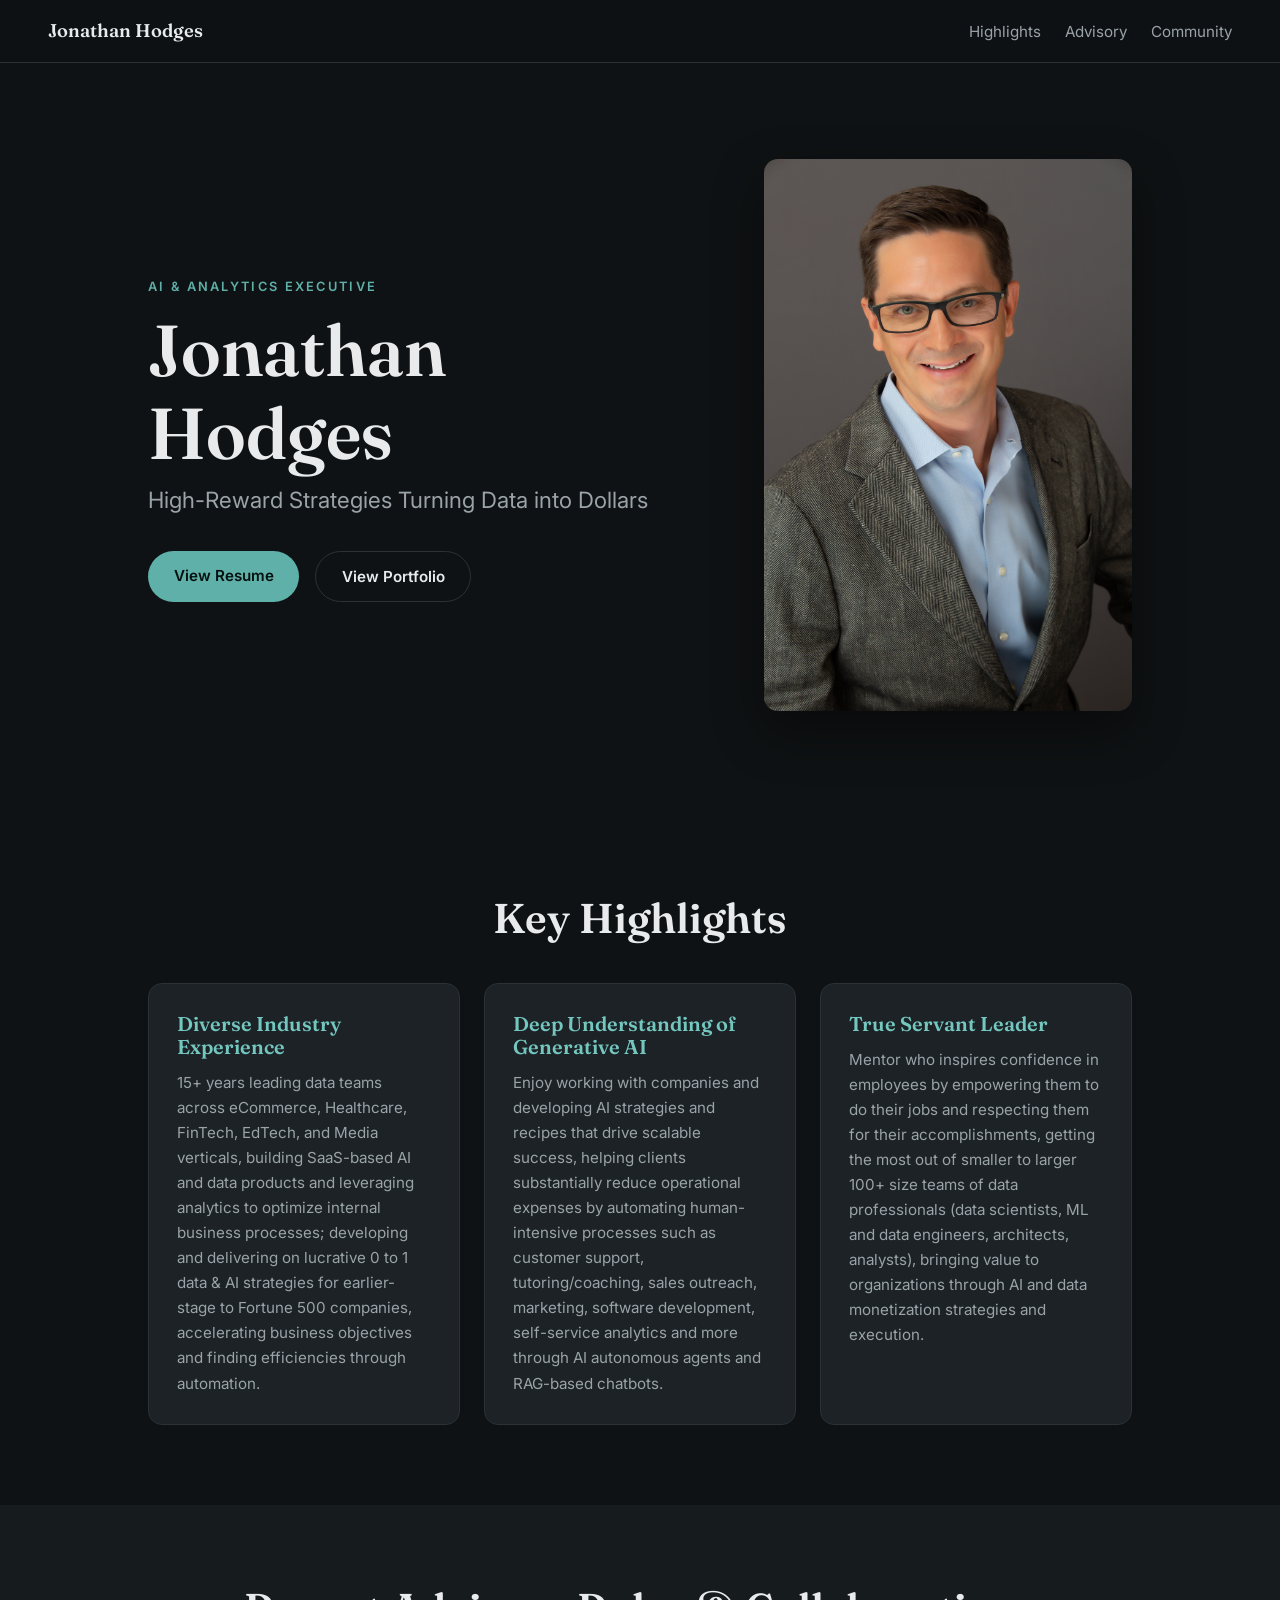
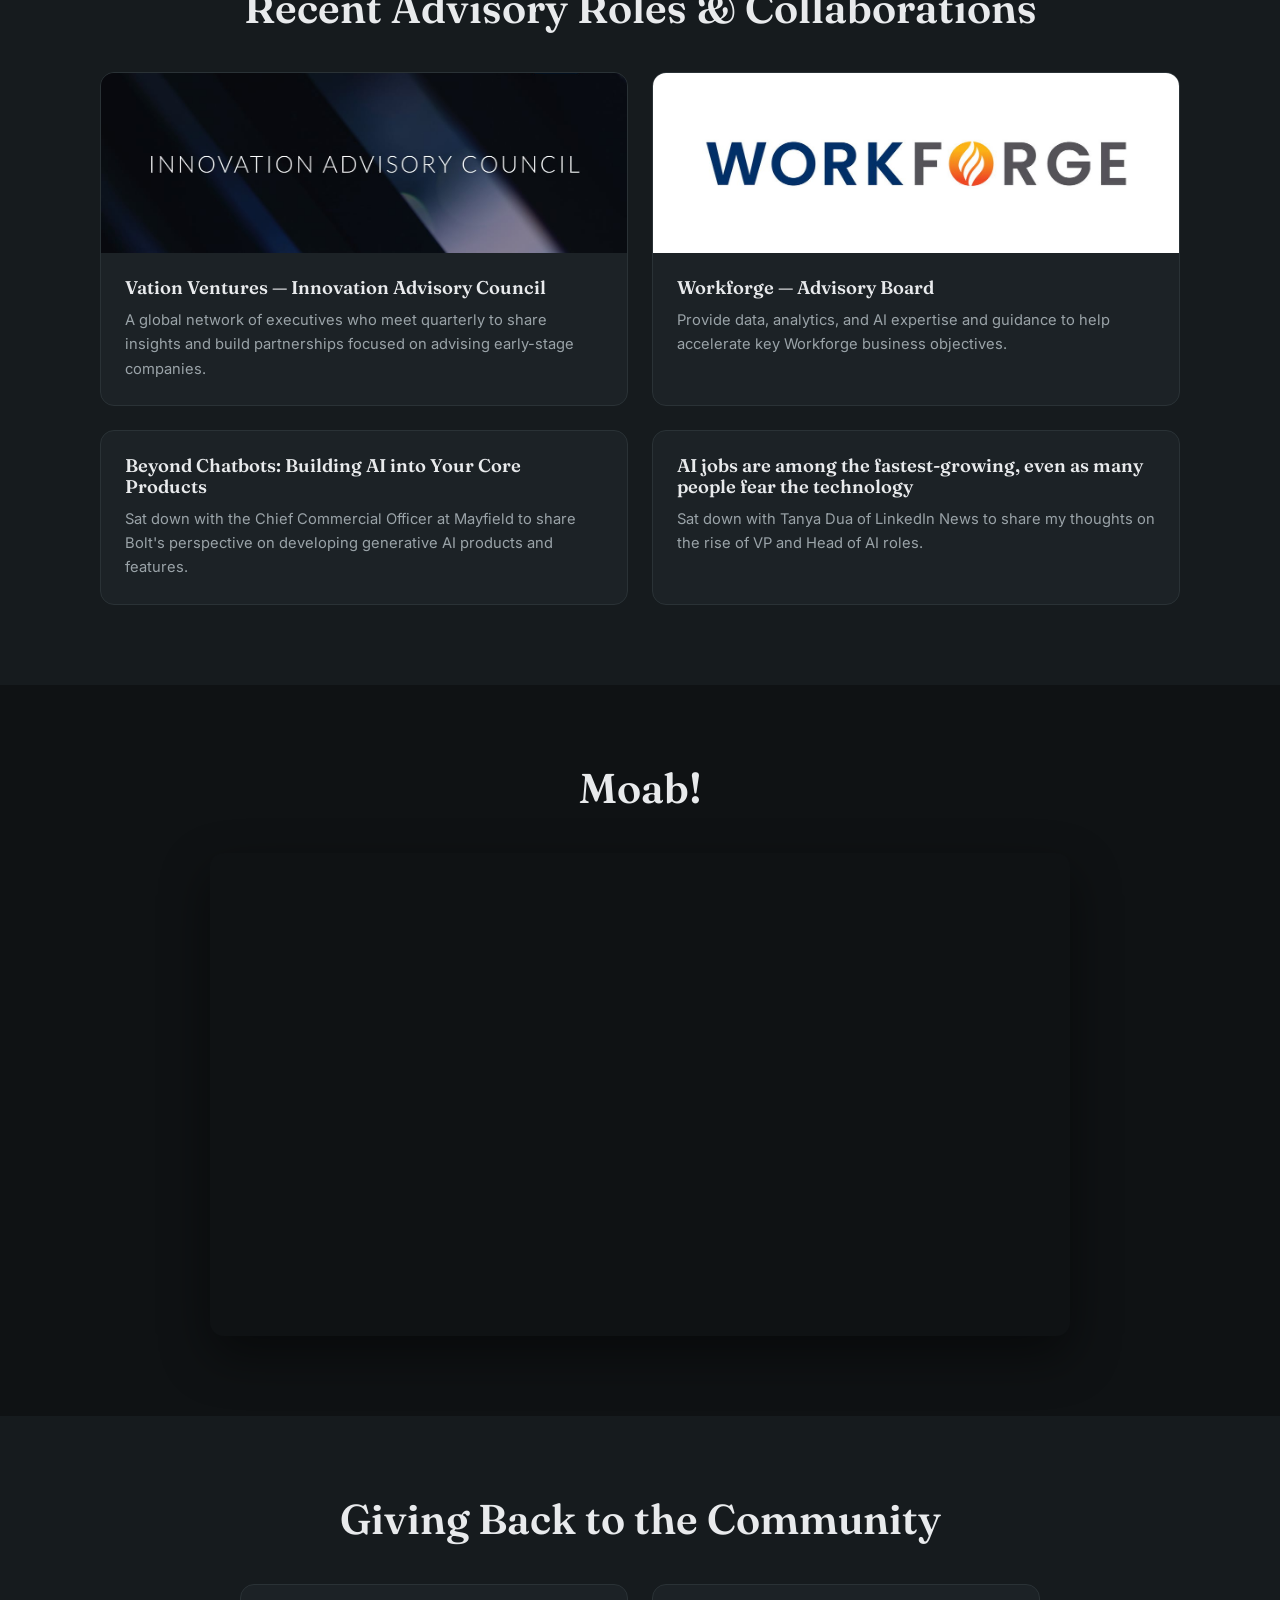
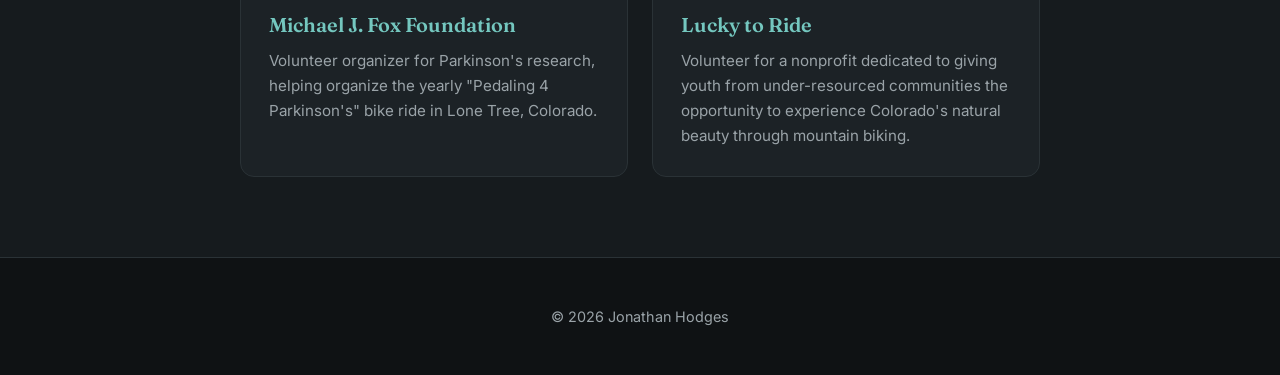
==== index.html @ f8f2a1c2 "Build static site from archived Gamma content Migrate jonathanhodges.ai off Gamma into a hand-editab" ====
<!DOCTYPE html>
<html lang="en">
<head>
  <meta charset="UTF-8" />
  <meta name="viewport" content="width=device-width, initial-scale=1.0" />
  <title>Jonathan Hodges — AI &amp; Analytics Executive</title>
  <meta name="description" content="Jonathan Hodges — AI &amp; Analytics Executive. High-reward strategies turning data into dollars. 15+ years leading data & AI teams from startups to the Fortune 500." />

  <!-- Open Graph / social -->
  <meta property="og:type" content="website" />
  <meta property="og:title" content="Jonathan Hodges — AI &amp; Analytics Executive" />
  <meta property="og:description" content="High-reward strategies turning data into dollars." />
  <meta property="og:url" content="https://jonathanhodges.ai/" />
  <meta property="og:image" content="/assets/images/Jonathan-5T3B2568---4x6.jpg" />
  <meta name="twitter:card" content="summary_large_image" />

  <link rel="icon" href="/assets/images/robot-emoji-2048x2044-kay057lt.png" type="image/png" />
  <link rel="preconnect" href="https://fonts.googleapis.com" />
  <link rel="preconnect" href="https://fonts.gstatic.com" crossorigin />
  <link href="https://fonts.googleapis.com/css2?family=Fraunces:opsz,wght@9..144,500;9..144,600&family=Inter:wght@400;500;600;700&display=swap" rel="stylesheet" />
  <link rel="stylesheet" href="/styles.css" />
</head>
<body>
  <header class="site-nav">
    <a class="brand" href="#top">Jonathan Hodges</a>
    <nav>
      <a href="#highlights">Highlights</a>
      <a href="#advisory">Advisory</a>
      <a href="#community">Community</a>
    </nav>
  </header>

  <main id="top">
    <!-- HERO -->
    <section class="hero">
      <div class="hero-text">
        <p class="eyebrow">AI &amp; Analytics Executive</p>
        <h1>Jonathan Hodges</h1>
        <p class="tagline">High-Reward Strategies Turning Data into Dollars</p>
        <div class="hero-actions">
          <a class="btn btn-primary" href="https://drive.google.com/file/d/13k4mVbECuP823Er5xGBe4Bnh6KQuF9sx/view?usp=sharing" target="_blank" rel="noopener">View Resume</a>
          <a class="btn btn-ghost" href="https://portfolio-authentication-58ea9.web.app/" target="_blank" rel="noopener">View Portfolio</a>
        </div>
      </div>
      <div class="hero-photo">
        <img src="/assets/images/Jonathan-5T3B2568---4x6.jpg" alt="Portrait of Jonathan Hodges" width="480" height="640" />
      </div>
    </section>

    <!-- KEY HIGHLIGHTS -->
    <section id="highlights" class="section">
      <h2 class="section-title">Key Highlights</h2>
      <div class="cards">
        <article class="card">
          <h3>Diverse Industry Experience</h3>
          <p>15+ years leading data teams across eCommerce, Healthcare, FinTech, EdTech, and Media verticals, building SaaS-based AI and data products and leveraging analytics to optimize internal business processes; developing and delivering on lucrative 0 to 1 data &amp; AI strategies for earlier-stage to Fortune 500 companies, accelerating business objectives and finding efficiencies through automation.</p>
        </article>
        <article class="card">
          <h3>Deep Understanding of Generative AI</h3>
          <p>Enjoy working with companies and developing AI strategies and recipes that drive scalable success, helping clients substantially reduce operational expenses by automating human-intensive processes such as customer support, tutoring/coaching, sales outreach, marketing, software development, self-service analytics and more through AI autonomous agents and RAG-based chatbots.</p>
        </article>
        <article class="card">
          <h3>True Servant Leader</h3>
          <p>Mentor who inspires confidence in employees by empowering them to do their jobs and respecting them for their accomplishments, getting the most out of smaller to larger 100+ size teams of data professionals (data scientists, ML and data engineers, architects, analysts), bringing value to organizations through AI and data monetization strategies and execution.</p>
        </article>
      </div>
    </section>

    <!-- ADVISORY -->
    <section id="advisory" class="section section-alt">
      <h2 class="section-title">Recent Advisory Roles &amp; Collaborations</h2>
      <div class="advisory-grid">
        <a class="advisory-card" href="https://www.vationventures.com/councils/the-innovation-advisory-council" target="_blank" rel="noopener">
          <img src="/assets/images/60f9ea0e0068bef74444ca36_vationventures_iac_meta.jpg" alt="Vation Ventures Innovation Advisory Council" loading="lazy" />
          <div class="advisory-body">
            <h3>Vation Ventures — Innovation Advisory Council</h3>
            <p>A global network of executives who meet quarterly to share insights and build partnerships focused on advising early-stage companies.</p>
          </div>
        </a>
        <a class="advisory-card" href="https://workforge.com/about/" target="_blank" rel="noopener">
          <img src="/assets/images/workforge_default.jpg" alt="Workforge" loading="lazy" />
          <div class="advisory-body">
            <h3>Workforge — Advisory Board</h3>
            <p>Provide data, analytics, and AI expertise and guidance to help accelerate key Workforge business objectives.</p>
          </div>
        </a>
        <a class="advisory-card" href="https://www.linkedin.com/posts/gamielgran_ai-leadership-innovation-activity-7290444253531451394-tvss/" target="_blank" rel="noopener">
          <div class="advisory-body">
            <h3>Beyond Chatbots: Building AI into Your Core Products</h3>
            <p>Sat down with the Chief Commercial Officer at Mayfield to share Bolt's perspective on developing generative AI products and features.</p>
          </div>
        </a>
        <a class="advisory-card" href="https://www.linkedin.com/pulse/ai-jobs-among-fastest-growing-even-many-people-fear-technology-gg4de/" target="_blank" rel="noopener">
          <div class="advisory-body">
            <h3>AI jobs are among the fastest-growing, even as many people fear the technology</h3>
            <p>Sat down with Tanya Dua of LinkedIn News to share my thoughts on the rise of VP and Head of AI roles.</p>
          </div>
        </a>
      </div>
    </section>

    <!-- MOAB -->
    <section id="moab" class="section">
      <h2 class="section-title">Moab!</h2>
      <div class="video-wrap">
        <iframe
          src="https://www.youtube.com/embed/AzwLttNsfeQ"
          title="Moab mountain biking"
          frameborder="0"
          allow="accelerometer; autoplay; clipboard-write; encrypted-media; gyroscope; picture-in-picture"
          allowfullscreen></iframe>
      </div>
    </section>

    <!-- COMMUNITY -->
    <section id="community" class="section section-alt">
      <h2 class="section-title">Giving Back to the Community</h2>
      <div class="cards cards-2">
        <article class="card">
          <h3>Michael J. Fox Foundation</h3>
          <p>Volunteer organizer for Parkinson's research, helping organize the yearly "Pedaling 4 Parkinson's" bike ride in Lone Tree, Colorado.</p>
        </article>
        <article class="card">
          <h3>Lucky to Ride</h3>
          <p>Volunteer for a nonprofit dedicated to giving youth from under-resourced communities the opportunity to experience Colorado's natural beauty through mountain biking.</p>
        </article>
      </div>
    </section>
  </main>

  <footer class="site-footer">
    <p>© <span id="year">2026</span> Jonathan Hodges</p>
  </footer>

  <script>
    document.getElementById('year').textContent = new Date().getFullYear();
  </script>
</body>
</html>
---- styles.css ----
:root {
  --bg: #0f1214;
  --bg-alt: #161b1e;
  --surface: #1c2226;
  --text: #e8eaec;
  --text-muted: #9aa3a8;
  --accent: #5eb0a8;
  --accent-hover: #74c7bf;
  --border: #2a3236;
  --maxw: 1080px;
  --radius: 14px;
}

* { box-sizing: border-box; }

html { scroll-behavior: smooth; }

body {
  margin: 0;
  font-family: "Inter", system-ui, -apple-system, "Segoe UI", sans-serif;
  background: var(--bg);
  color: var(--text);
  line-height: 1.65;
  -webkit-font-smoothing: antialiased;
}

h1, h2, h3 {
  font-family: "Fraunces", Georgia, serif;
  font-weight: 600;
  line-height: 1.15;
  margin: 0;
}

a { color: inherit; text-decoration: none; }

/* NAV */
.site-nav {
  position: sticky;
  top: 0;
  z-index: 10;
  display: flex;
  align-items: center;
  justify-content: space-between;
  padding: 1rem clamp(1.25rem, 5vw, 3rem);
  background: rgba(15, 18, 20, 0.82);
  backdrop-filter: blur(10px);
  border-bottom: 1px solid var(--border);
}
.brand { font-family: "Fraunces", serif; font-weight: 600; font-size: 1.15rem; }
.site-nav nav { display: flex; gap: 1.5rem; }
.site-nav nav a { color: var(--text-muted); font-size: 0.95rem; transition: color 0.2s; }
.site-nav nav a:hover { color: var(--accent-hover); }

/* HERO */
.hero {
  max-width: var(--maxw);
  margin: 0 auto;
  padding: clamp(3rem, 8vw, 6rem) clamp(1.25rem, 5vw, 3rem);
  display: grid;
  grid-template-columns: 1.2fr 0.8fr;
  gap: clamp(2rem, 5vw, 4rem);
  align-items: center;
}
.eyebrow {
  text-transform: uppercase;
  letter-spacing: 0.18em;
  font-size: 0.8rem;
  font-weight: 600;
  color: var(--accent);
  margin: 0 0 0.75rem;
}
.hero h1 { font-size: clamp(2.75rem, 7vw, 4.5rem); margin-bottom: 0.5rem; }
.tagline { font-size: clamp(1.1rem, 2.5vw, 1.4rem); color: var(--text-muted); margin: 0 0 2rem; }
.hero-actions { display: flex; gap: 1rem; flex-wrap: wrap; }
.hero-photo img {
  width: 100%;
  height: auto;
  border-radius: var(--radius);
  object-fit: cover;
  box-shadow: 0 20px 50px rgba(0, 0, 0, 0.45);
}

/* BUTTONS */
.btn {
  display: inline-block;
  padding: 0.75rem 1.6rem;
  border-radius: 999px;
  font-weight: 600;
  font-size: 0.95rem;
  transition: transform 0.15s ease, background 0.2s ease, border-color 0.2s ease;
}
.btn:hover { transform: translateY(-2px); }
.btn-primary { background: var(--accent); color: #06110f; }
.btn-primary:hover { background: var(--accent-hover); }
.btn-ghost { border: 1px solid var(--border); color: var(--text); }
.btn-ghost:hover { border-color: var(--accent); color: var(--accent-hover); }

/* SECTIONS */
.section {
  max-width: var(--maxw);
  margin: 0 auto;
  padding: clamp(3rem, 7vw, 5rem) clamp(1.25rem, 5vw, 3rem);
}
.section-alt { background: var(--bg-alt); max-width: none; }
.section-alt > * { max-width: var(--maxw); margin-left: auto; margin-right: auto; }
.section-title {
  font-size: clamp(1.8rem, 4vw, 2.6rem);
  margin-bottom: 2.5rem;
  text-align: center;
}

/* CARDS */
.cards { display: grid; grid-template-columns: repeat(3, 1fr); gap: 1.5rem; }
.cards-2 { grid-template-columns: repeat(2, 1fr); max-width: 800px; margin-inline: auto; }
.card {
  background: var(--surface);
  border: 1px solid var(--border);
  border-radius: var(--radius);
  padding: 1.75rem;
}
.card h3 { font-size: 1.25rem; margin-bottom: 0.75rem; color: var(--accent-hover); }
.card p { color: var(--text-muted); margin: 0; font-size: 0.95rem; }

/* ADVISORY */
.advisory-grid { display: grid; grid-template-columns: repeat(2, 1fr); gap: 1.5rem; }
.advisory-card {
  background: var(--surface);
  border: 1px solid var(--border);
  border-radius: var(--radius);
  overflow: hidden;
  display: flex;
  flex-direction: column;
  transition: transform 0.15s ease, border-color 0.2s ease;
}
.advisory-card:hover { transform: translateY(-3px); border-color: var(--accent); }
.advisory-card img { width: 100%; height: 180px; object-fit: cover; }
.advisory-body { padding: 1.5rem; }
.advisory-body h3 { font-size: 1.15rem; margin-bottom: 0.6rem; }
.advisory-body p { color: var(--text-muted); margin: 0; font-size: 0.92rem; }

/* VIDEO */
.video-wrap {
  position: relative;
  max-width: 860px;
  margin: 0 auto;
  aspect-ratio: 16 / 9;
  border-radius: var(--radius);
  overflow: hidden;
  box-shadow: 0 20px 50px rgba(0, 0, 0, 0.45);
}
.video-wrap iframe { position: absolute; inset: 0; width: 100%; height: 100%; border: 0; }

/* FOOTER */
.site-footer {
  border-top: 1px solid var(--border);
  padding: 2rem;
  text-align: center;
  color: var(--text-muted);
  font-size: 0.9rem;
}

/* RESPONSIVE */
@media (max-width: 820px) {
  .hero { grid-template-columns: 1fr; text-align: center; }
  .hero-photo { order: -1; max-width: 300px; margin: 0 auto; }
  .hero-actions { justify-content: center; }
  .cards, .cards-2, .advisory-grid { grid-template-columns: 1fr; }
  .site-nav nav { gap: 1rem; font-size: 0.9rem; }
}
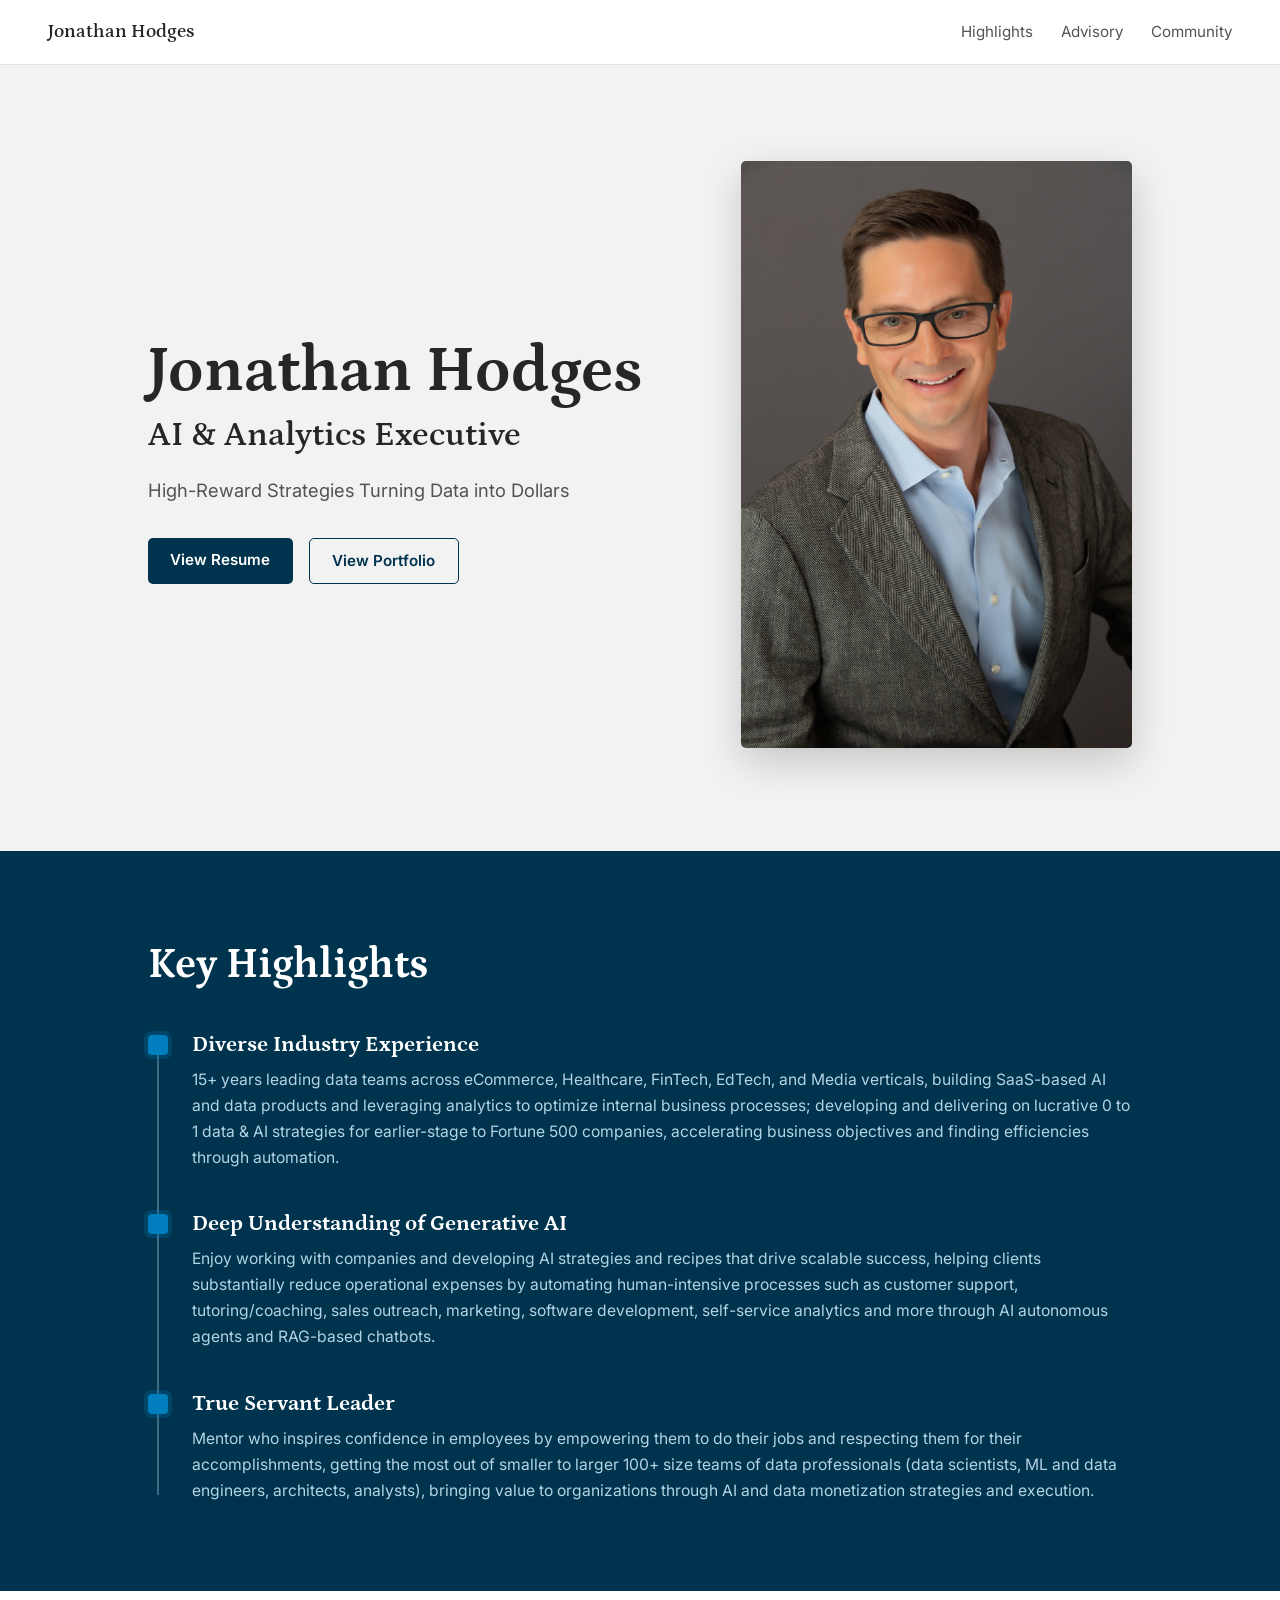
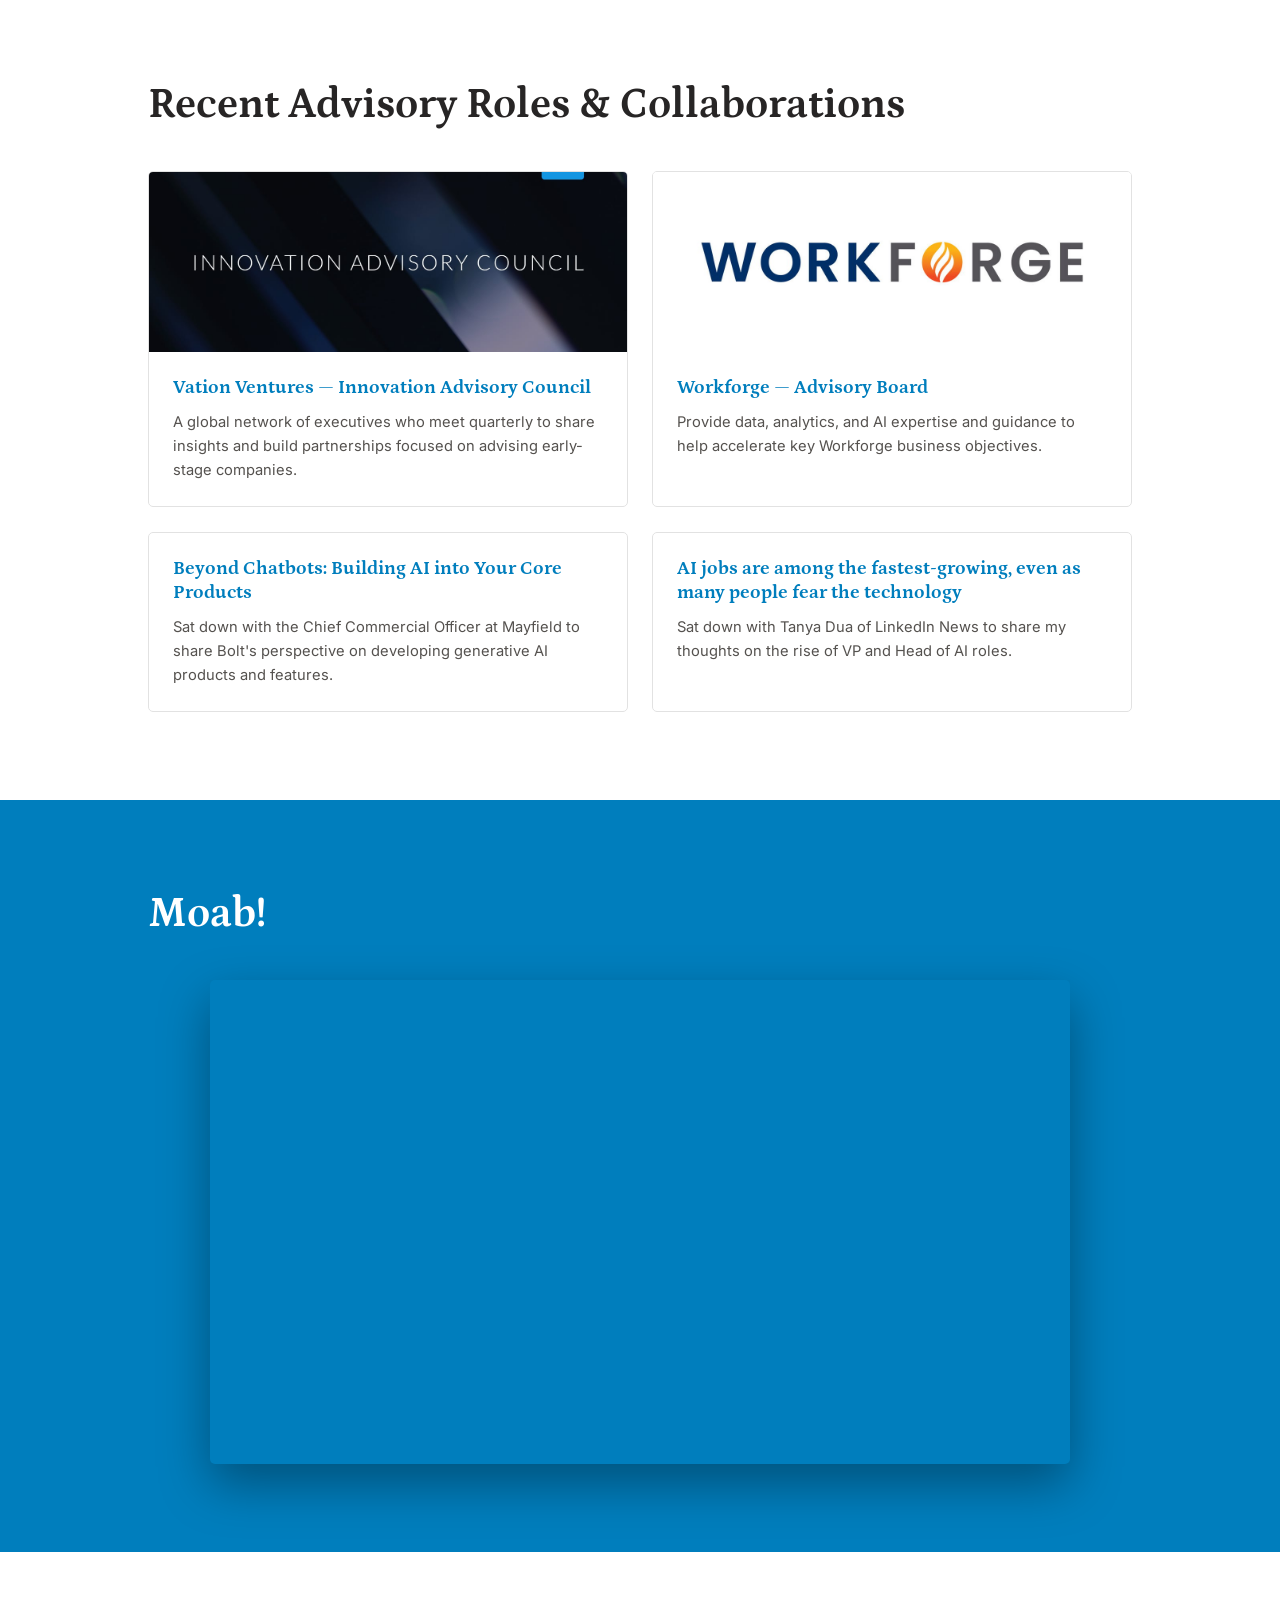
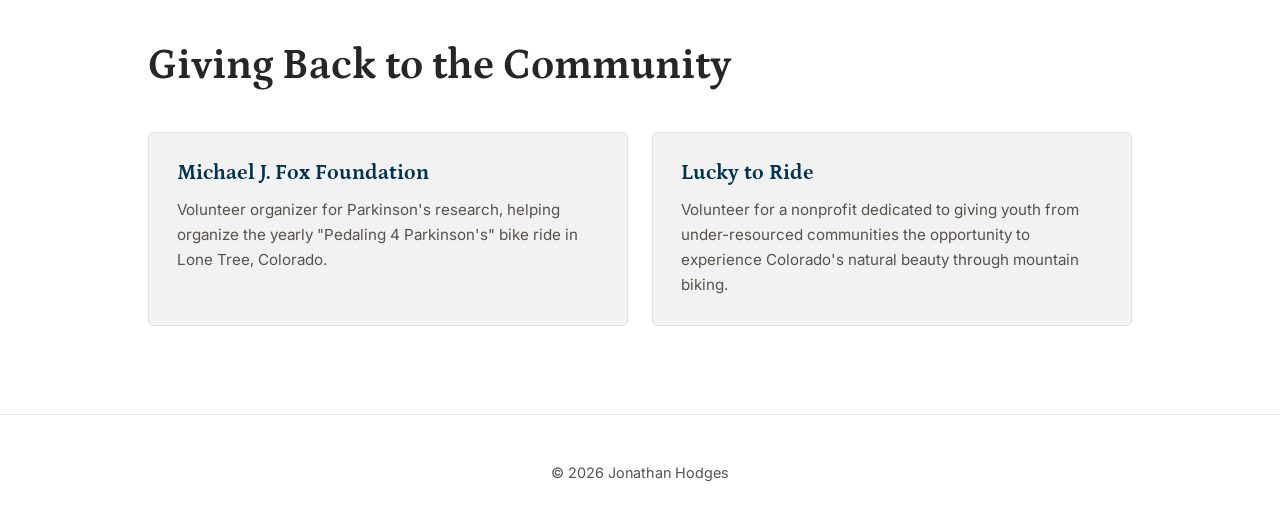
==== commit 16cdab72: "Restyle site to match Gamma design and add scroll animations - Switch to light theme with Petrona (7" ====
--- a/index.html
+++ b/index.html
@@ -9,7 +9,7 @@
   <!-- Open Graph / social -->
   <meta property="og:type" content="website" />
   <meta property="og:title" content="Jonathan Hodges — AI &amp; Analytics Executive" />
-  <meta property="og:description" content="High-reward strategies turning data into dollars." />
+  <meta property="og:description" content="High-Reward Strategies Turning Data into Dollars." />
   <meta property="og:url" content="https://jonathanhodges.ai/" />
   <meta property="og:image" content="/assets/images/Jonathan-5T3B2568---4x6.jpg" />
   <meta name="twitter:card" content="summary_large_image" />
@@ -17,7 +17,7 @@
   <link rel="icon" href="/assets/images/robot-emoji-2048x2044-kay057lt.png" type="image/png" />
   <link rel="preconnect" href="https://fonts.googleapis.com" />
   <link rel="preconnect" href="https://fonts.gstatic.com" crossorigin />
-  <link href="https://fonts.googleapis.com/css2?family=Fraunces:opsz,wght@9..144,500;9..144,600&family=Inter:wght@400;500;600;700&display=swap" rel="stylesheet" />
+  <link href="https://fonts.googleapis.com/css2?family=Petrona:ital,wght@0,400;0,500;0,600;0,700;1,400&family=Inter:wght@400;500;600;700&display=swap" rel="stylesheet" />
   <link rel="stylesheet" href="/styles.css" />
 </head>
 <body>
@@ -33,97 +33,107 @@
   <main id="top">
     <!-- HERO -->
     <section class="hero">
-      <div class="hero-text">
-        <p class="eyebrow">AI &amp; Analytics Executive</p>
-        <h1>Jonathan Hodges</h1>
-        <p class="tagline">High-Reward Strategies Turning Data into Dollars</p>
-        <div class="hero-actions">
-          <a class="btn btn-primary" href="https://drive.google.com/file/d/13k4mVbECuP823Er5xGBe4Bnh6KQuF9sx/view?usp=sharing" target="_blank" rel="noopener">View Resume</a>
-          <a class="btn btn-ghost" href="https://portfolio-authentication-58ea9.web.app/" target="_blank" rel="noopener">View Portfolio</a>
+      <div class="hero-inner">
+        <div class="hero-text reveal">
+          <h1>Jonathan Hodges</h1>
+          <p class="hero-subtitle">AI &amp; Analytics Executive</p>
+          <p class="tagline">High-Reward Strategies Turning Data into Dollars</p>
+          <div class="hero-actions">
+            <a class="btn btn-primary" href="https://drive.google.com/file/d/13k4mVbECuP823Er5xGBe4Bnh6KQuF9sx/view?usp=sharing" target="_blank" rel="noopener">View Resume</a>
+            <a class="btn btn-ghost" href="https://portfolio-authentication-58ea9.web.app/" target="_blank" rel="noopener">View Portfolio</a>
+          </div>
         </div>
-      </div>
-      <div class="hero-photo">
-        <img src="/assets/images/Jonathan-5T3B2568---4x6.jpg" alt="Portrait of Jonathan Hodges" width="480" height="640" />
+        <div class="hero-photo reveal">
+          <img src="/assets/images/Jonathan-5T3B2568---4x6.jpg" alt="Portrait of Jonathan Hodges" width="480" height="640" />
+        </div>
       </div>
     </section>
 
     <!-- KEY HIGHLIGHTS -->
-    <section id="highlights" class="section">
-      <h2 class="section-title">Key Highlights</h2>
-      <div class="cards">
-        <article class="card">
-          <h3>Diverse Industry Experience</h3>
-          <p>15+ years leading data teams across eCommerce, Healthcare, FinTech, EdTech, and Media verticals, building SaaS-based AI and data products and leveraging analytics to optimize internal business processes; developing and delivering on lucrative 0 to 1 data &amp; AI strategies for earlier-stage to Fortune 500 companies, accelerating business objectives and finding efficiencies through automation.</p>
-        </article>
-        <article class="card">
-          <h3>Deep Understanding of Generative AI</h3>
-          <p>Enjoy working with companies and developing AI strategies and recipes that drive scalable success, helping clients substantially reduce operational expenses by automating human-intensive processes such as customer support, tutoring/coaching, sales outreach, marketing, software development, self-service analytics and more through AI autonomous agents and RAG-based chatbots.</p>
-        </article>
-        <article class="card">
-          <h3>True Servant Leader</h3>
-          <p>Mentor who inspires confidence in employees by empowering them to do their jobs and respecting them for their accomplishments, getting the most out of smaller to larger 100+ size teams of data professionals (data scientists, ML and data engineers, architects, analysts), bringing value to organizations through AI and data monetization strategies and execution.</p>
-        </article>
+    <section id="highlights" class="section section-dark">
+      <div class="section-inner">
+        <h2 class="section-title reveal">Key Highlights</h2>
+        <ol class="timeline">
+          <li class="timeline-item reveal">
+            <h3>Diverse Industry Experience</h3>
+            <p>15+ years leading data teams across eCommerce, Healthcare, FinTech, EdTech, and Media verticals, building SaaS-based AI and data products and leveraging analytics to optimize internal business processes; developing and delivering on lucrative 0 to 1 data &amp; AI strategies for earlier-stage to Fortune 500 companies, accelerating business objectives and finding efficiencies through automation.</p>
+          </li>
+          <li class="timeline-item reveal">
+            <h3>Deep Understanding of Generative AI</h3>
+            <p>Enjoy working with companies and developing AI strategies and recipes that drive scalable success, helping clients substantially reduce operational expenses by automating human-intensive processes such as customer support, tutoring/coaching, sales outreach, marketing, software development, self-service analytics and more through AI autonomous agents and RAG-based chatbots.</p>
+          </li>
+          <li class="timeline-item reveal">
+            <h3>True Servant Leader</h3>
+            <p>Mentor who inspires confidence in employees by empowering them to do their jobs and respecting them for their accomplishments, getting the most out of smaller to larger 100+ size teams of data professionals (data scientists, ML and data engineers, architects, analysts), bringing value to organizations through AI and data monetization strategies and execution.</p>
+          </li>
+        </ol>
       </div>
     </section>
 
     <!-- ADVISORY -->
-    <section id="advisory" class="section section-alt">
-      <h2 class="section-title">Recent Advisory Roles &amp; Collaborations</h2>
-      <div class="advisory-grid">
-        <a class="advisory-card" href="https://www.vationventures.com/councils/the-innovation-advisory-council" target="_blank" rel="noopener">
-          <img src="/assets/images/60f9ea0e0068bef74444ca36_vationventures_iac_meta.jpg" alt="Vation Ventures Innovation Advisory Council" loading="lazy" />
-          <div class="advisory-body">
-            <h3>Vation Ventures — Innovation Advisory Council</h3>
-            <p>A global network of executives who meet quarterly to share insights and build partnerships focused on advising early-stage companies.</p>
-          </div>
-        </a>
-        <a class="advisory-card" href="https://workforge.com/about/" target="_blank" rel="noopener">
-          <img src="/assets/images/workforge_default.jpg" alt="Workforge" loading="lazy" />
-          <div class="advisory-body">
-            <h3>Workforge — Advisory Board</h3>
-            <p>Provide data, analytics, and AI expertise and guidance to help accelerate key Workforge business objectives.</p>
-          </div>
-        </a>
-        <a class="advisory-card" href="https://www.linkedin.com/posts/gamielgran_ai-leadership-innovation-activity-7290444253531451394-tvss/" target="_blank" rel="noopener">
-          <div class="advisory-body">
-            <h3>Beyond Chatbots: Building AI into Your Core Products</h3>
-            <p>Sat down with the Chief Commercial Officer at Mayfield to share Bolt's perspective on developing generative AI products and features.</p>
-          </div>
-        </a>
-        <a class="advisory-card" href="https://www.linkedin.com/pulse/ai-jobs-among-fastest-growing-even-many-people-fear-technology-gg4de/" target="_blank" rel="noopener">
-          <div class="advisory-body">
-            <h3>AI jobs are among the fastest-growing, even as many people fear the technology</h3>
-            <p>Sat down with Tanya Dua of LinkedIn News to share my thoughts on the rise of VP and Head of AI roles.</p>
-          </div>
-        </a>
+    <section id="advisory" class="section">
+      <div class="section-inner">
+        <h2 class="section-title reveal">Recent Advisory Roles &amp; Collaborations</h2>
+        <div class="advisory-grid">
+          <a class="advisory-card reveal" href="https://www.vationventures.com/councils/the-innovation-advisory-council" target="_blank" rel="noopener">
+            <img src="/assets/images/60f9ea0e0068bef74444ca36_vationventures_iac_meta.jpg" alt="Vation Ventures Innovation Advisory Council" loading="lazy" />
+            <div class="advisory-body">
+              <h3>Vation Ventures — Innovation Advisory Council</h3>
+              <p>A global network of executives who meet quarterly to share insights and build partnerships focused on advising early-stage companies.</p>
+            </div>
+          </a>
+          <a class="advisory-card reveal" href="https://workforge.com/about/" target="_blank" rel="noopener">
+            <img src="/assets/images/workforge_default.jpg" alt="Workforge" loading="lazy" />
+            <div class="advisory-body">
+              <h3>Workforge — Advisory Board</h3>
+              <p>Provide data, analytics, and AI expertise and guidance to help accelerate key Workforge business objectives.</p>
+            </div>
+          </a>
+          <a class="advisory-card reveal" href="https://www.linkedin.com/posts/gamielgran_ai-leadership-innovation-activity-7290444253531451394-tvss/" target="_blank" rel="noopener">
+            <div class="advisory-body">
+              <h3>Beyond Chatbots: Building AI into Your Core Products</h3>
+              <p>Sat down with the Chief Commercial Officer at Mayfield to share Bolt's perspective on developing generative AI products and features.</p>
+            </div>
+          </a>
+          <a class="advisory-card reveal" href="https://www.linkedin.com/pulse/ai-jobs-among-fastest-growing-even-many-people-fear-technology-gg4de/" target="_blank" rel="noopener">
+            <div class="advisory-body">
+              <h3>AI jobs are among the fastest-growing, even as many people fear the technology</h3>
+              <p>Sat down with Tanya Dua of LinkedIn News to share my thoughts on the rise of VP and Head of AI roles.</p>
+            </div>
+          </a>
+        </div>
       </div>
     </section>
 
     <!-- MOAB -->
-    <section id="moab" class="section">
-      <h2 class="section-title">Moab!</h2>
-      <div class="video-wrap">
-        <iframe
-          src="https://www.youtube.com/embed/AzwLttNsfeQ"
-          title="Moab mountain biking"
-          frameborder="0"
-          allow="accelerometer; autoplay; clipboard-write; encrypted-media; gyroscope; picture-in-picture"
-          allowfullscreen></iframe>
+    <section id="moab" class="section section-blue">
+      <div class="section-inner">
+        <h2 class="section-title reveal">Moab!</h2>
+        <div class="video-wrap reveal">
+          <iframe
+            src="https://www.youtube.com/embed/AzwLttNsfeQ"
+            title="Moab mountain biking"
+            frameborder="0"
+            allow="accelerometer; autoplay; clipboard-write; encrypted-media; gyroscope; picture-in-picture"
+            allowfullscreen></iframe>
+        </div>
       </div>
     </section>
 
     <!-- COMMUNITY -->
-    <section id="community" class="section section-alt">
-      <h2 class="section-title">Giving Back to the Community</h2>
-      <div class="cards cards-2">
-        <article class="card">
-          <h3>Michael J. Fox Foundation</h3>
-          <p>Volunteer organizer for Parkinson's research, helping organize the yearly "Pedaling 4 Parkinson's" bike ride in Lone Tree, Colorado.</p>
-        </article>
-        <article class="card">
-          <h3>Lucky to Ride</h3>
-          <p>Volunteer for a nonprofit dedicated to giving youth from under-resourced communities the opportunity to experience Colorado's natural beauty through mountain biking.</p>
-        </article>
+    <section id="community" class="section">
+      <div class="section-inner">
+        <h2 class="section-title reveal">Giving Back to the Community</h2>
+        <div class="cards cards-2">
+          <a class="card reveal" href="https://www.michaeljfox.org/" target="_blank" rel="noopener">
+            <h3>Michael J. Fox Foundation</h3>
+            <p>Volunteer organizer for Parkinson's research, helping organize the yearly "Pedaling 4 Parkinson's" bike ride in Lone Tree, Colorado.</p>
+          </a>
+          <a class="card reveal" href="https://luckybikes.org/" target="_blank" rel="noopener">
+            <h3>Lucky to Ride</h3>
+            <p>Volunteer for a nonprofit dedicated to giving youth from under-resourced communities the opportunity to experience Colorado's natural beauty through mountain biking.</p>
+          </a>
+        </div>
       </div>
     </section>
   </main>
@@ -134,6 +144,25 @@
 
   <script>
     document.getElementById('year').textContent = new Date().getFullYear();
+
+    // Scroll-triggered entrance animations (lightweight, no framer-motion)
+    (function () {
+      var els = document.querySelectorAll('.reveal');
+      if (!('IntersectionObserver' in window) ||
+          window.matchMedia('(prefers-reduced-motion: reduce)').matches) {
+        els.forEach(function (el) { el.classList.add('is-visible'); });
+        return;
+      }
+      var io = new IntersectionObserver(function (entries) {
+        entries.forEach(function (entry) {
+          if (entry.isIntersecting) {
+            entry.target.classList.add('is-visible');
+            io.unobserve(entry.target);
+          }
+        });
+      }, { threshold: 0.12, rootMargin: '0px 0px -8% 0px' });
+      els.forEach(function (el) { io.observe(el); });
+    })();
   </script>
 </body>
 </html>
--- a/styles.css
+++ b/styles.css
@@ -1,14 +1,18 @@
 :root {
-  --bg: #0f1214;
-  --bg-alt: #161b1e;
-  --surface: #1c2226;
-  --text: #e8eaec;
-  --text-muted: #9aa3a8;
-  --accent: #5eb0a8;
-  --accent-hover: #74c7bf;
-  --border: #2a3236;
+  --accent: #007ebd;
+  --accent-dark: #00334d;
+  --navy: #00334d;
+  --bg: #f2f2f2;
+  --bg-white: #ffffff;
+  --bg-muted: #cceeff;
+  --text: #272525;
+  --text-muted: #55524f;
+  --text-on-dark: #ffffff;
+  --text-on-dark-muted: #b2d4e5;
+  --border: #e2e2e2;
   --maxw: 1080px;
-  --radius: 14px;
+  --radius: 5px;
+  --reveal-ease: cubic-bezier(0.16, 1, 0.3, 1);
 }
 
 * { box-sizing: border-box; }
@@ -18,16 +22,16 @@
 body {
   margin: 0;
   font-family: "Inter", system-ui, -apple-system, "Segoe UI", sans-serif;
-  background: var(--bg);
+  background: var(--bg-white);
   color: var(--text);
   line-height: 1.65;
   -webkit-font-smoothing: antialiased;
 }
 
 h1, h2, h3 {
-  font-family: "Fraunces", Georgia, serif;
-  font-weight: 600;
-  line-height: 1.15;
+  font-family: "Petrona", Georgia, serif;
+  font-weight: 700;
+  line-height: 1.25;
   margin: 0;
 }
 
@@ -42,100 +46,145 @@
   align-items: center;
   justify-content: space-between;
   padding: 1rem clamp(1.25rem, 5vw, 3rem);
-  background: rgba(15, 18, 20, 0.82);
+  background: rgba(255, 255, 255, 0.85);
   backdrop-filter: blur(10px);
   border-bottom: 1px solid var(--border);
 }
-.brand { font-family: "Fraunces", serif; font-weight: 600; font-size: 1.15rem; }
-.site-nav nav { display: flex; gap: 1.5rem; }
+.brand { font-family: "Petrona", serif; font-weight: 600; font-size: 1.2rem; color: var(--text); }
+.site-nav nav { display: flex; gap: 1.75rem; }
 .site-nav nav a { color: var(--text-muted); font-size: 0.95rem; transition: color 0.2s; }
-.site-nav nav a:hover { color: var(--accent-hover); }
+.site-nav nav a:hover { color: var(--accent); }
 
 /* HERO */
 .hero {
+  background: var(--bg);
+}
+.hero-inner {
   max-width: var(--maxw);
   margin: 0 auto;
   padding: clamp(3rem, 8vw, 6rem) clamp(1.25rem, 5vw, 3rem);
   display: grid;
-  grid-template-columns: 1.2fr 0.8fr;
+  grid-template-columns: 1.15fr 0.85fr;
   gap: clamp(2rem, 5vw, 4rem);
   align-items: center;
 }
-.eyebrow {
-  text-transform: uppercase;
-  letter-spacing: 0.18em;
-  font-size: 0.8rem;
+.hero h1 { font-size: clamp(2.6rem, 6vw, 4rem); margin-bottom: 0.25rem; }
+.hero-subtitle {
+  font-family: "Petrona", serif;
   font-weight: 600;
-  color: var(--accent);
-  margin: 0 0 0.75rem;
-}
-.hero h1 { font-size: clamp(2.75rem, 7vw, 4.5rem); margin-bottom: 0.5rem; }
-.tagline { font-size: clamp(1.1rem, 2.5vw, 1.4rem); color: var(--text-muted); margin: 0 0 2rem; }
+  font-size: clamp(1.5rem, 3.5vw, 2.1rem);
+  line-height: 1.2;
+  margin: 0 0 1.25rem;
+  color: var(--text);
+}
+.tagline { font-size: clamp(1rem, 2vw, 1.15rem); color: var(--text-muted); margin: 0 0 2rem; }
 .hero-actions { display: flex; gap: 1rem; flex-wrap: wrap; }
 .hero-photo img {
   width: 100%;
   height: auto;
   border-radius: var(--radius);
   object-fit: cover;
-  box-shadow: 0 20px 50px rgba(0, 0, 0, 0.45);
+  box-shadow: 0 14px 40px rgba(0, 0, 0, 0.18);
 }
 
 /* BUTTONS */
 .btn {
   display: inline-block;
-  padding: 0.75rem 1.6rem;
-  border-radius: 999px;
+  padding: 0.6rem 1.4rem;
+  border-radius: var(--radius);
   font-weight: 600;
   font-size: 0.95rem;
-  transition: transform 0.15s ease, background 0.2s ease, border-color 0.2s ease;
-}
-.btn:hover { transform: translateY(-2px); }
-.btn-primary { background: var(--accent); color: #06110f; }
-.btn-primary:hover { background: var(--accent-hover); }
-.btn-ghost { border: 1px solid var(--border); color: var(--text); }
-.btn-ghost:hover { border-color: var(--accent); color: var(--accent-hover); }
+  transition: transform 0.15s ease, background 0.2s ease, border-color 0.2s ease, color 0.2s ease;
+}
+.btn-primary { background: var(--navy); color: #fff; }
+.btn-primary:hover { background: var(--accent); transform: translateY(-2px); }
+.btn-ghost { border: 1px solid var(--navy); color: var(--navy); }
+.btn-ghost:hover { background: var(--navy); color: #fff; transform: translateY(-2px); }
 
 /* SECTIONS */
-.section {
+.section { background: var(--bg-white); }
+.section-inner {
   max-width: var(--maxw);
   margin: 0 auto;
-  padding: clamp(3rem, 7vw, 5rem) clamp(1.25rem, 5vw, 3rem);
-}
-.section-alt { background: var(--bg-alt); max-width: none; }
-.section-alt > * { max-width: var(--maxw); margin-left: auto; margin-right: auto; }
+  padding: clamp(3rem, 7vw, 5.5rem) clamp(1.25rem, 5vw, 3rem);
+}
+.section-dark { background: var(--navy); color: var(--text-on-dark); }
+.section-dark .section-title { color: var(--text-on-dark); }
+.section-blue { background: var(--accent); color: var(--text-on-dark); }
+.section-blue .section-title { color: var(--text-on-dark); }
 .section-title {
-  font-size: clamp(1.8rem, 4vw, 2.6rem);
+  font-size: clamp(1.9rem, 4vw, 2.6rem);
   margin-bottom: 2.5rem;
-  text-align: center;
-}
+  text-align: left;
+}
+
+/* TIMELINE (Key Highlights) */
+.timeline {
+  list-style: none;
+  margin: 0;
+  padding: 0;
+  position: relative;
+}
+.timeline::before {
+  content: "";
+  position: absolute;
+  left: 9px;
+  top: 8px;
+  bottom: 8px;
+  width: 2px;
+  background: rgba(178, 212, 229, 0.35);
+}
+.timeline-item {
+  position: relative;
+  padding-left: 2.75rem;
+  margin-bottom: 2.5rem;
+}
+.timeline-item:last-child { margin-bottom: 0; }
+.timeline-item::before {
+  content: "";
+  position: absolute;
+  left: 0;
+  top: 4px;
+  width: 20px;
+  height: 20px;
+  border-radius: 4px;
+  background: var(--accent);
+  box-shadow: 0 0 0 4px rgba(0, 126, 189, 0.25);
+}
+.timeline-item h3 { font-size: 1.4rem; margin-bottom: 0.5rem; color: var(--text-on-dark); }
+.timeline-item p { color: var(--text-on-dark-muted); margin: 0; font-size: 0.98rem; }
 
 /* CARDS */
 .cards { display: grid; grid-template-columns: repeat(3, 1fr); gap: 1.5rem; }
-.cards-2 { grid-template-columns: repeat(2, 1fr); max-width: 800px; margin-inline: auto; }
+.cards-2 { grid-template-columns: repeat(2, 1fr); }
 .card {
-  background: var(--surface);
+  background: var(--bg);
   border: 1px solid var(--border);
   border-radius: var(--radius);
   padding: 1.75rem;
-}
-.card h3 { font-size: 1.25rem; margin-bottom: 0.75rem; color: var(--accent-hover); }
+  transition: transform 0.2s ease, box-shadow 0.2s ease;
+}
+.card:hover { transform: scale(1.03); box-shadow: 0 12px 30px rgba(0, 0, 0, 0.08); }
+a.card:hover { border-color: var(--accent); }
+a.card:hover h3 { color: var(--accent); }
+.card h3 { font-size: 1.3rem; margin-bottom: 0.6rem; color: var(--navy); transition: color 0.2s ease; }
 .card p { color: var(--text-muted); margin: 0; font-size: 0.95rem; }
 
 /* ADVISORY */
 .advisory-grid { display: grid; grid-template-columns: repeat(2, 1fr); gap: 1.5rem; }
 .advisory-card {
-  background: var(--surface);
+  background: var(--bg-white);
   border: 1px solid var(--border);
   border-radius: var(--radius);
   overflow: hidden;
   display: flex;
   flex-direction: column;
-  transition: transform 0.15s ease, border-color 0.2s ease;
-}
-.advisory-card:hover { transform: translateY(-3px); border-color: var(--accent); }
+  transition: transform 0.2s ease, box-shadow 0.2s ease, border-color 0.2s ease;
+}
+.advisory-card:hover { transform: scale(1.03); box-shadow: 0 12px 30px rgba(0, 0, 0, 0.1); border-color: var(--accent); }
 .advisory-card img { width: 100%; height: 180px; object-fit: cover; }
 .advisory-body { padding: 1.5rem; }
-.advisory-body h3 { font-size: 1.15rem; margin-bottom: 0.6rem; }
+.advisory-body h3 { font-size: 1.2rem; margin-bottom: 0.6rem; color: var(--accent); }
 .advisory-body p { color: var(--text-muted); margin: 0; font-size: 0.92rem; }
 
 /* VIDEO */
@@ -146,7 +195,7 @@
   aspect-ratio: 16 / 9;
   border-radius: var(--radius);
   overflow: hidden;
-  box-shadow: 0 20px 50px rgba(0, 0, 0, 0.45);
+  box-shadow: 0 20px 50px rgba(0, 0, 0, 0.35);
 }
 .video-wrap iframe { position: absolute; inset: 0; width: 100%; height: 100%; border: 0; }
 
@@ -157,13 +206,37 @@
   text-align: center;
   color: var(--text-muted);
   font-size: 0.9rem;
+  background: var(--bg-white);
+}
+
+/* SCROLL REVEAL ANIMATIONS */
+.reveal {
+  opacity: 0;
+  transform: translateY(28px);
+  transition: opacity 0.55s var(--reveal-ease), transform 0.55s var(--reveal-ease);
+  will-change: opacity, transform;
+}
+.reveal.is-visible {
+  opacity: 1;
+  transform: none;
+}
+/* Stagger items within a group */
+.timeline-item:nth-child(2) { transition-delay: 0.08s; }
+.timeline-item:nth-child(3) { transition-delay: 0.16s; }
+.advisory-card:nth-child(2) { transition-delay: 0.06s; }
+.advisory-card:nth-child(3) { transition-delay: 0.12s; }
+.advisory-card:nth-child(4) { transition-delay: 0.18s; }
+.cards-2 .card:nth-child(2) { transition-delay: 0.08s; }
+
+@media (prefers-reduced-motion: reduce) {
+  .reveal { opacity: 1; transform: none; transition: none; }
+  .btn:hover, .card:hover, .advisory-card:hover { transform: none; }
 }
 
 /* RESPONSIVE */
 @media (max-width: 820px) {
-  .hero { grid-template-columns: 1fr; text-align: center; }
-  .hero-photo { order: -1; max-width: 300px; margin: 0 auto; }
-  .hero-actions { justify-content: center; }
+  .hero-inner { grid-template-columns: 1fr; }
+  .hero-photo { order: -1; max-width: 300px; }
   .cards, .cards-2, .advisory-grid { grid-template-columns: 1fr; }
   .site-nav nav { gap: 1rem; font-size: 0.9rem; }
 }
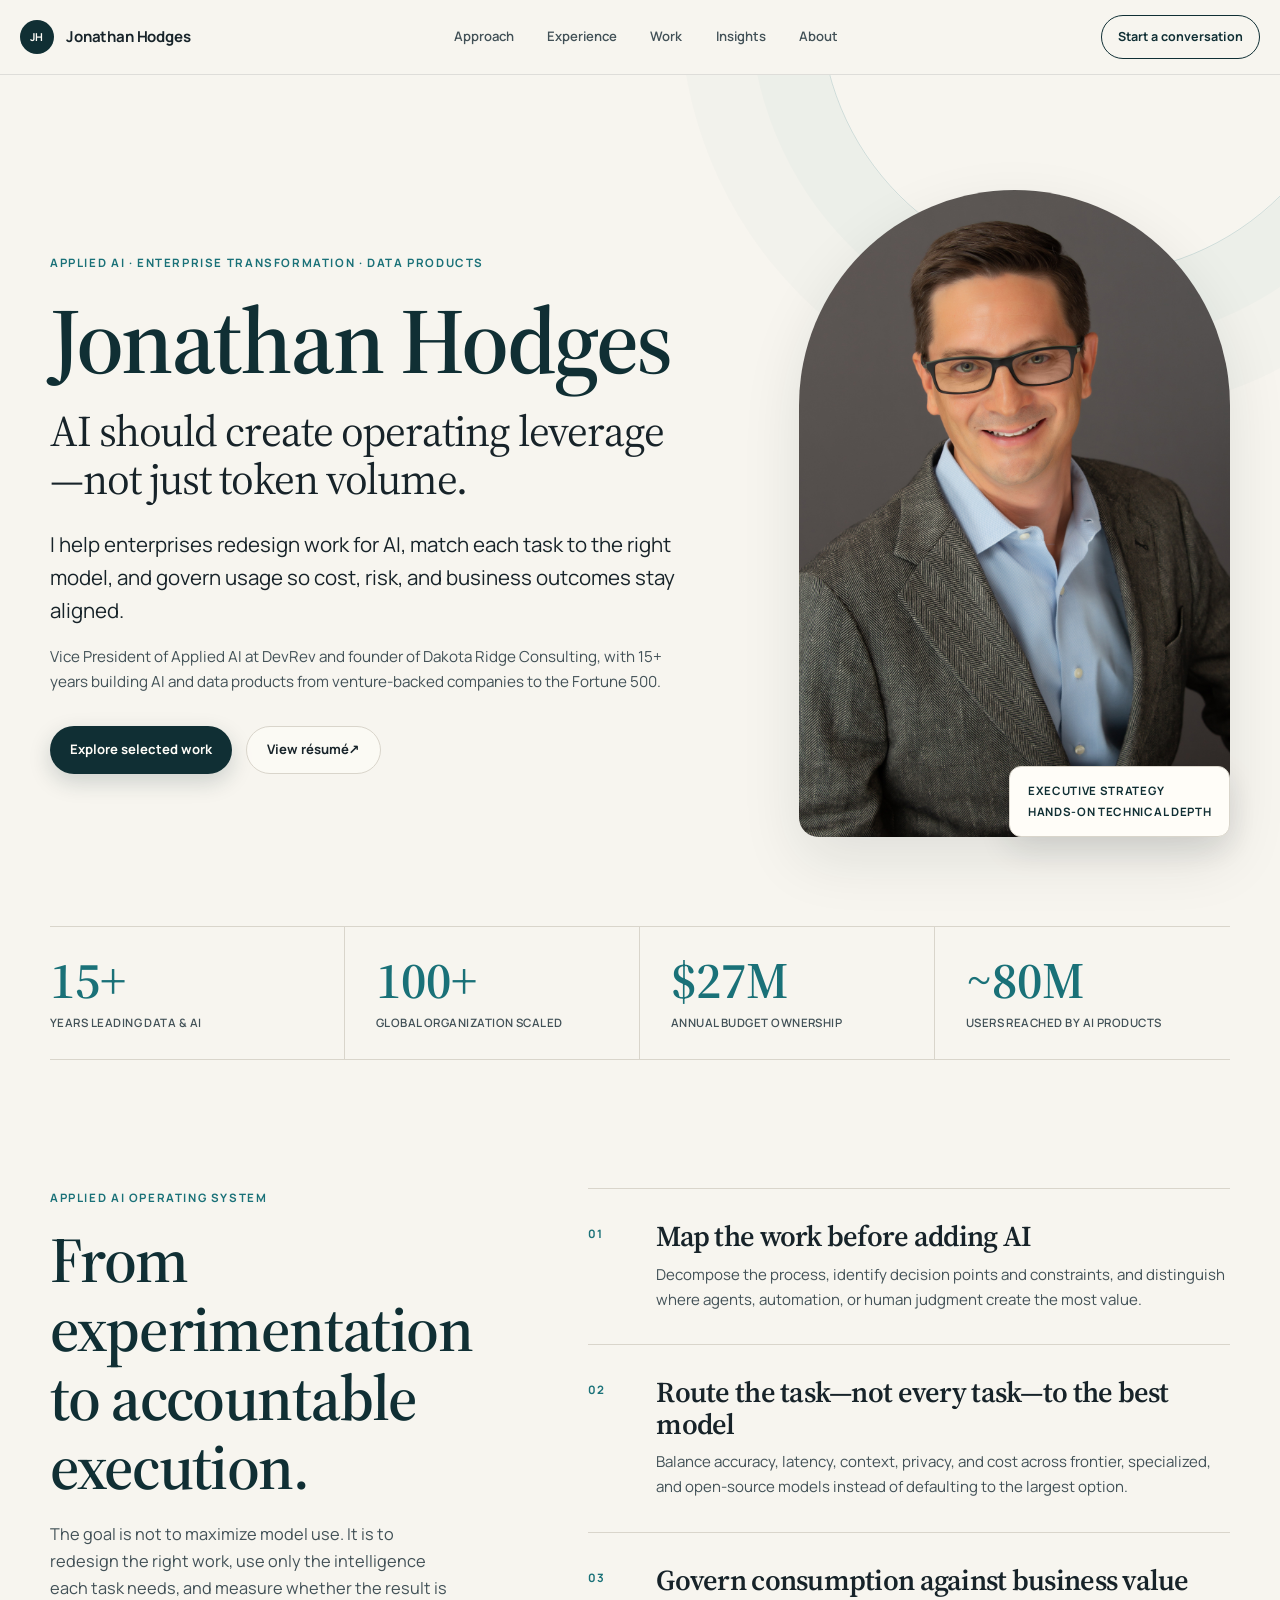
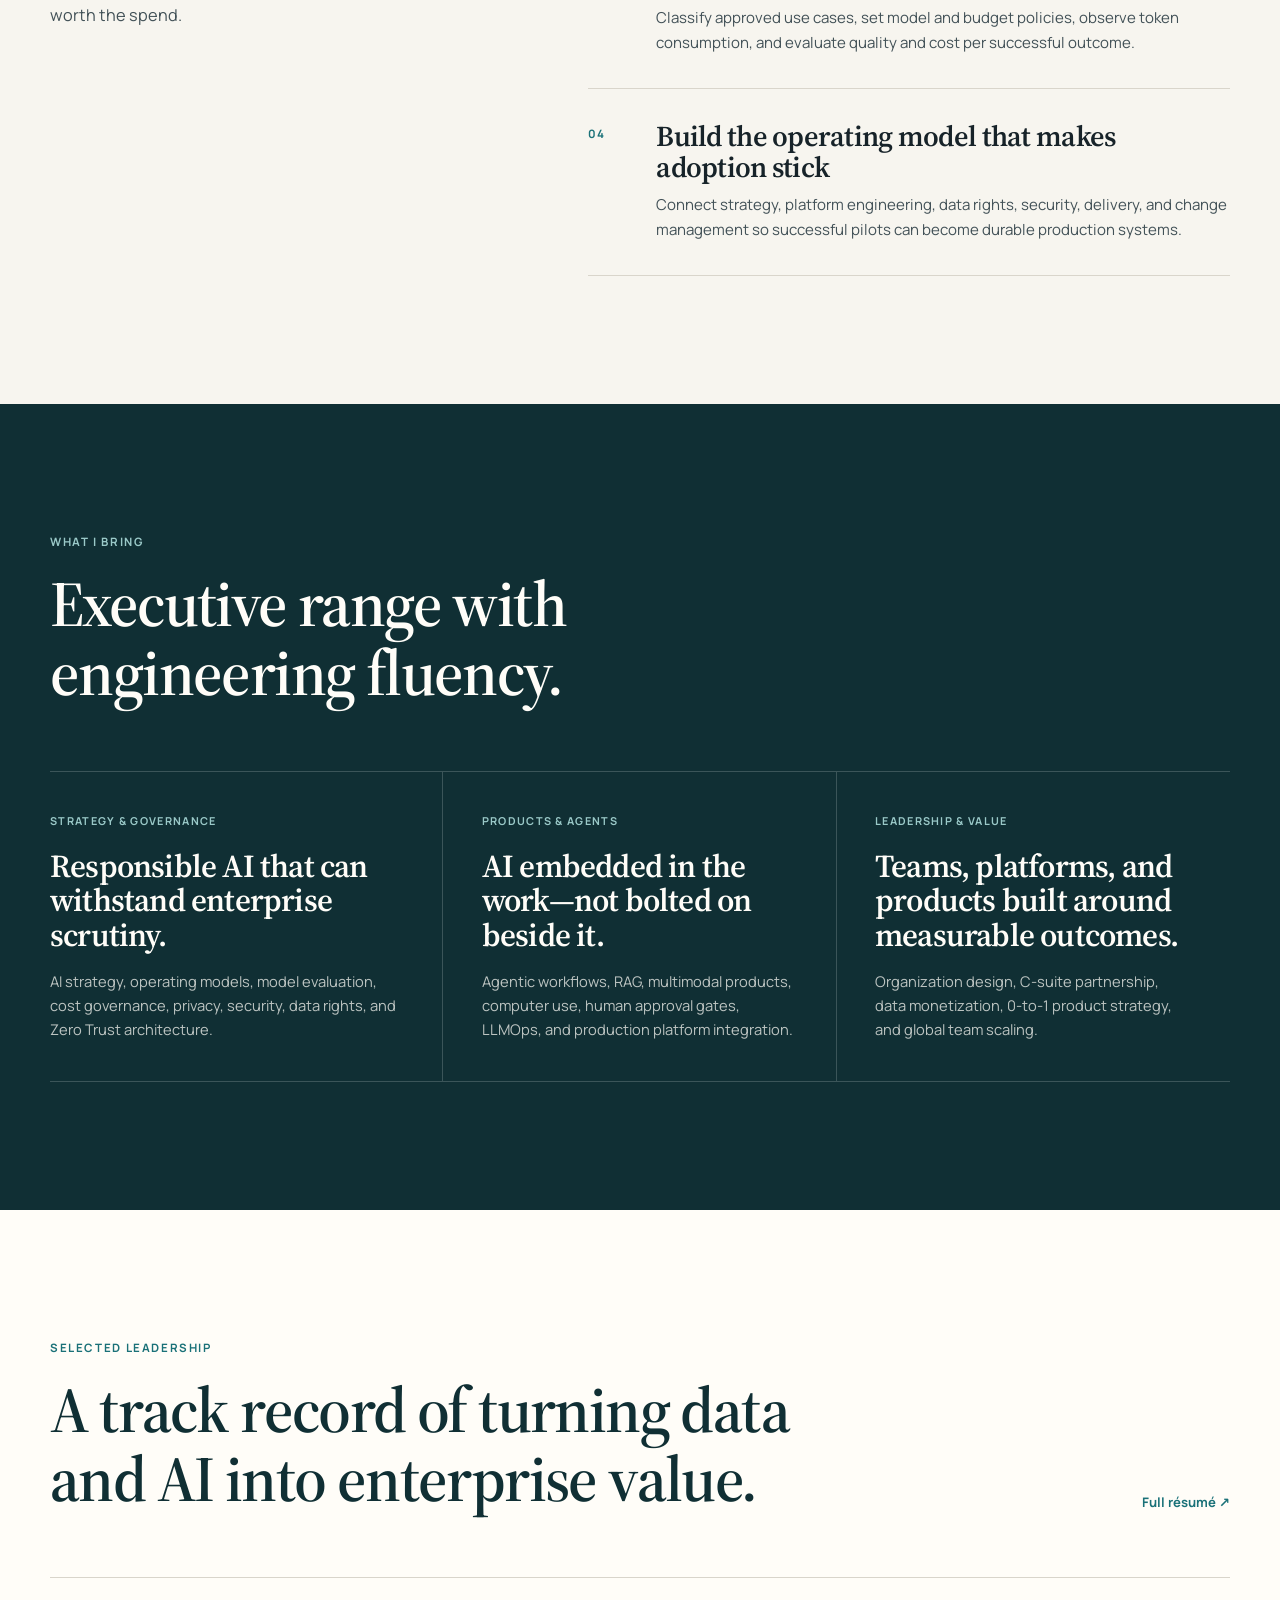
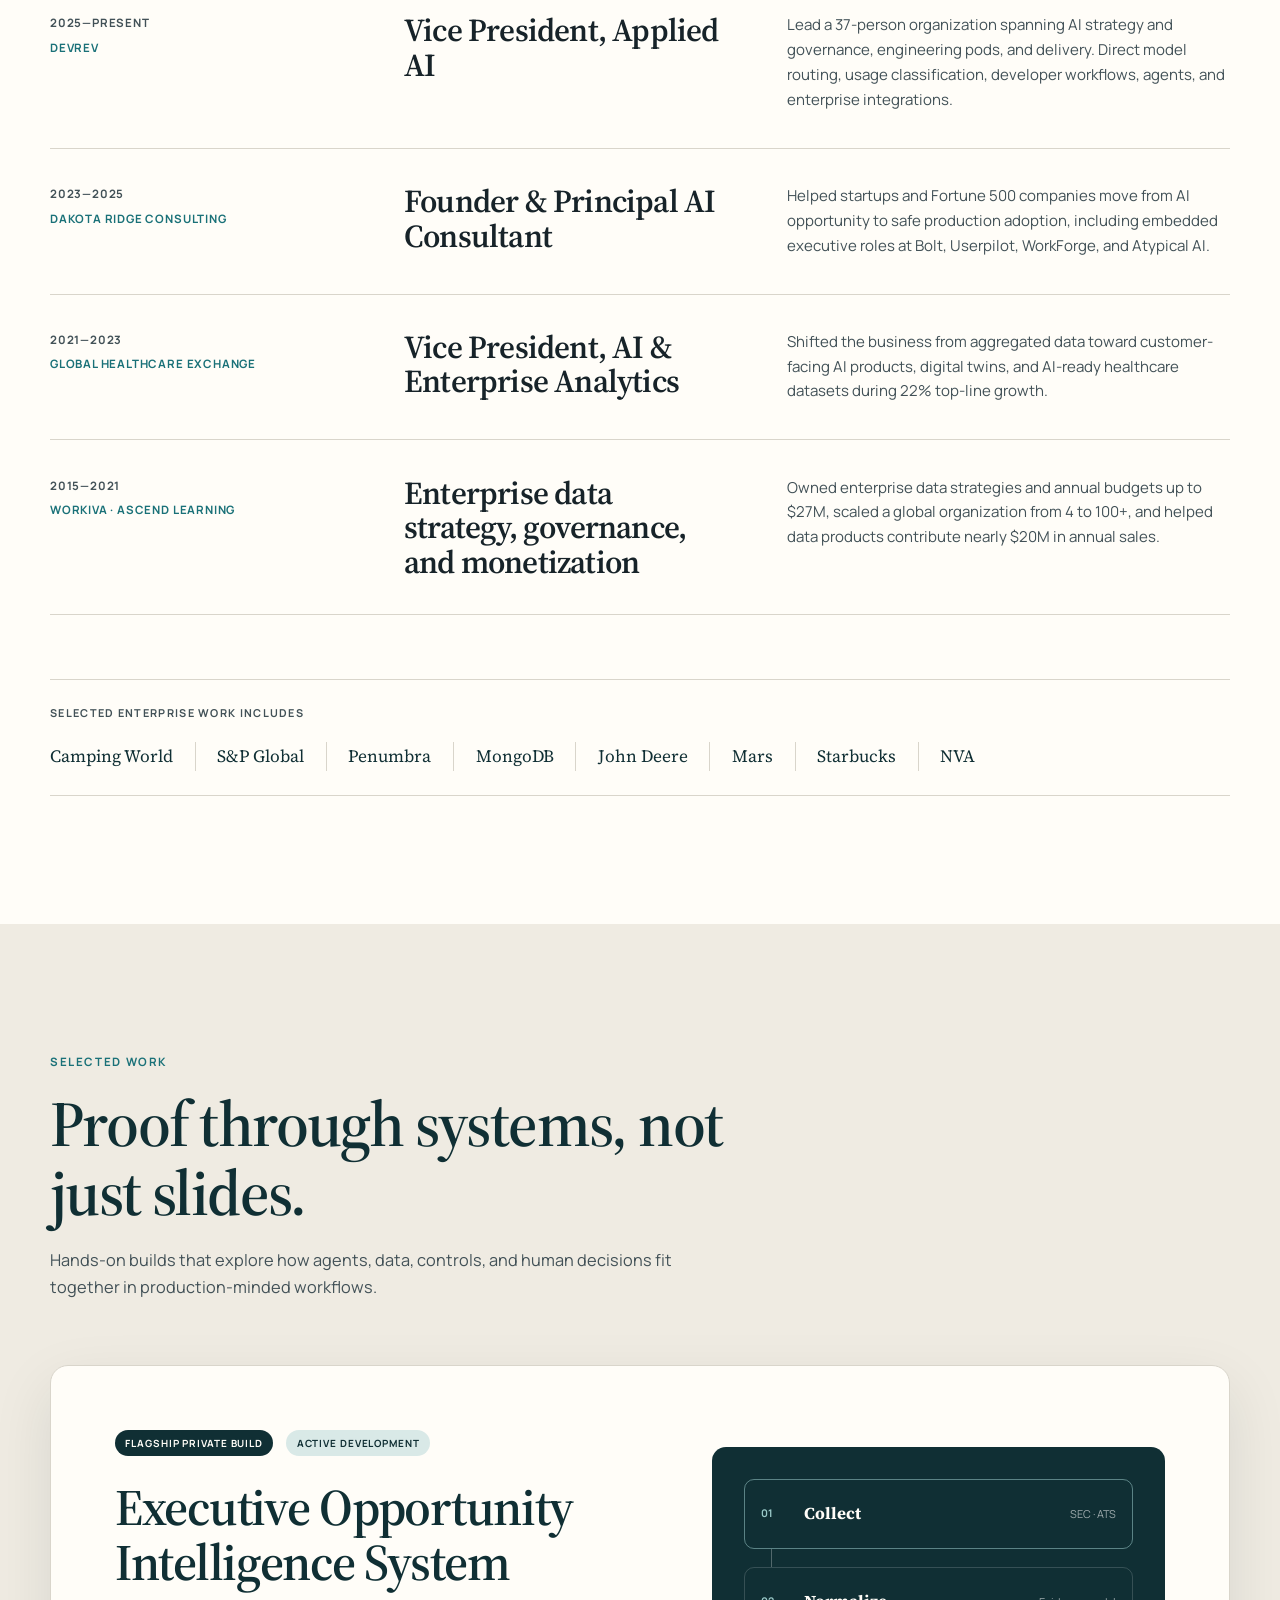
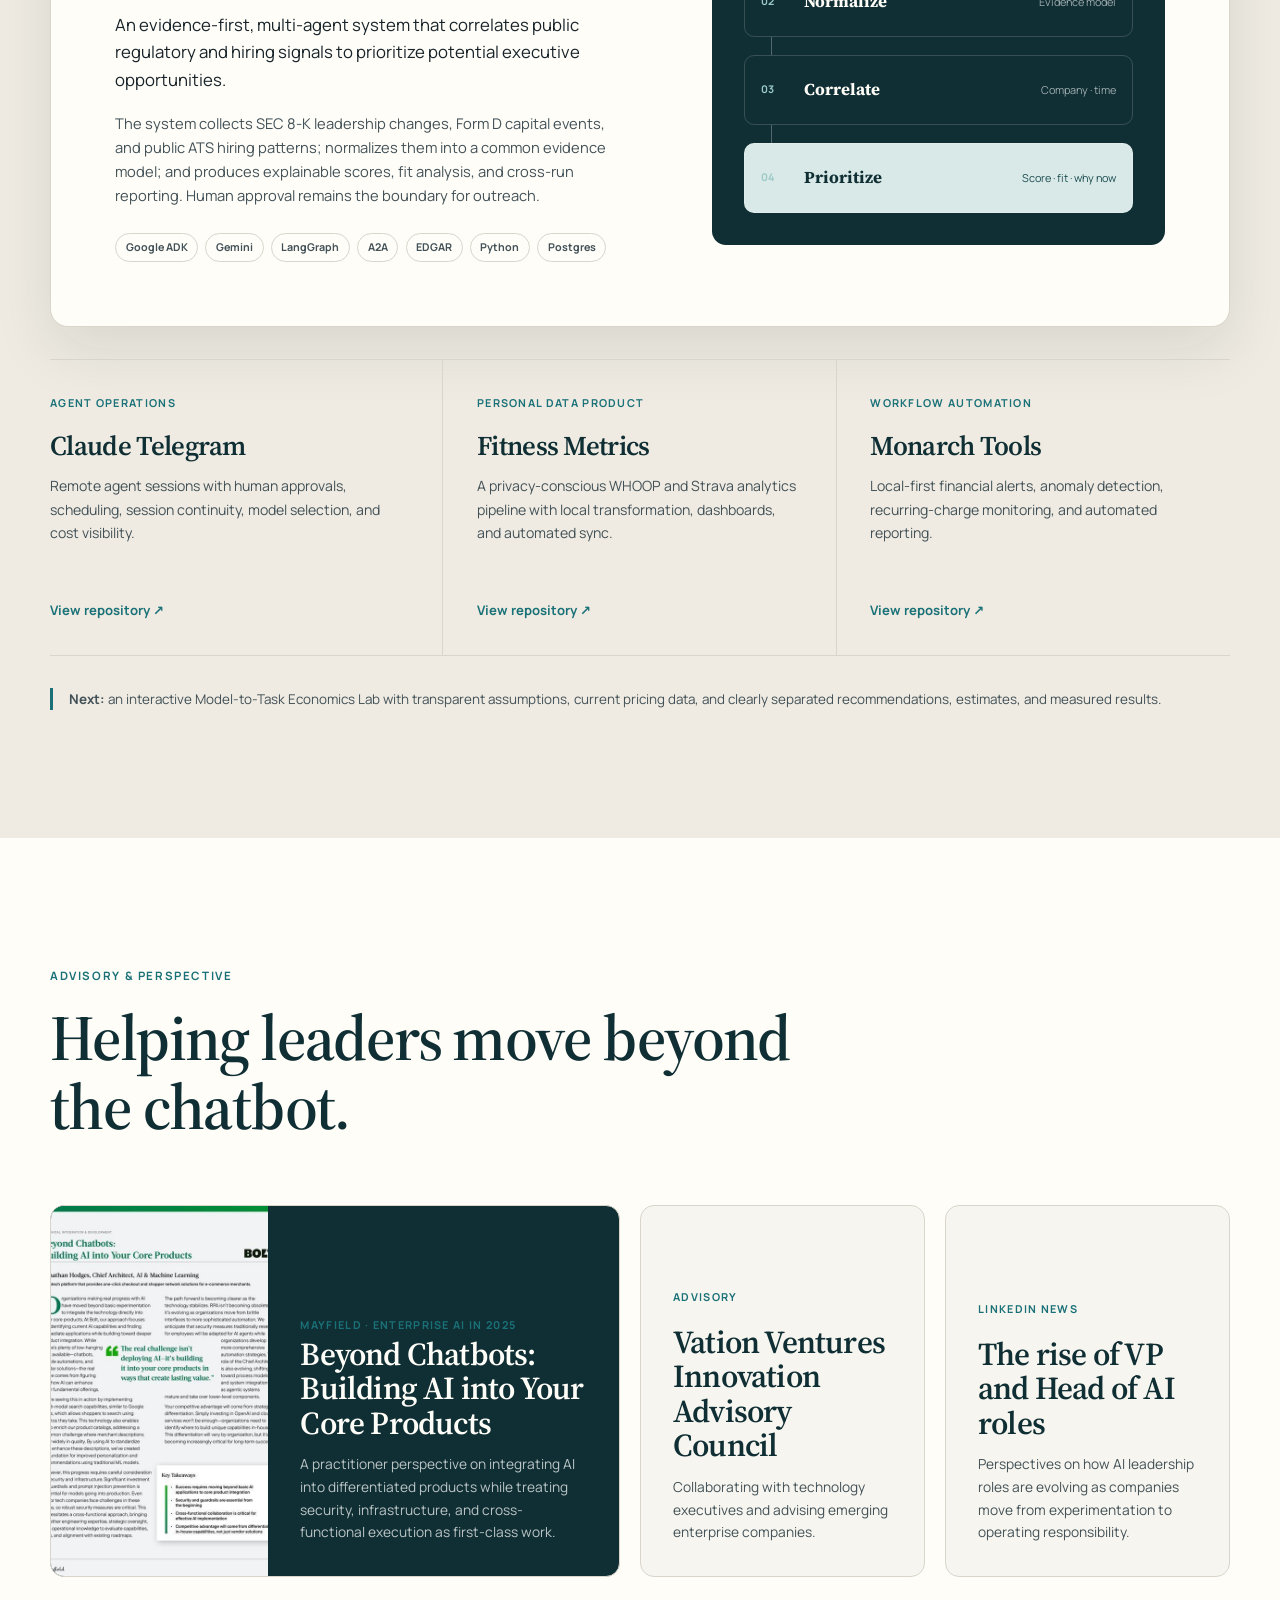
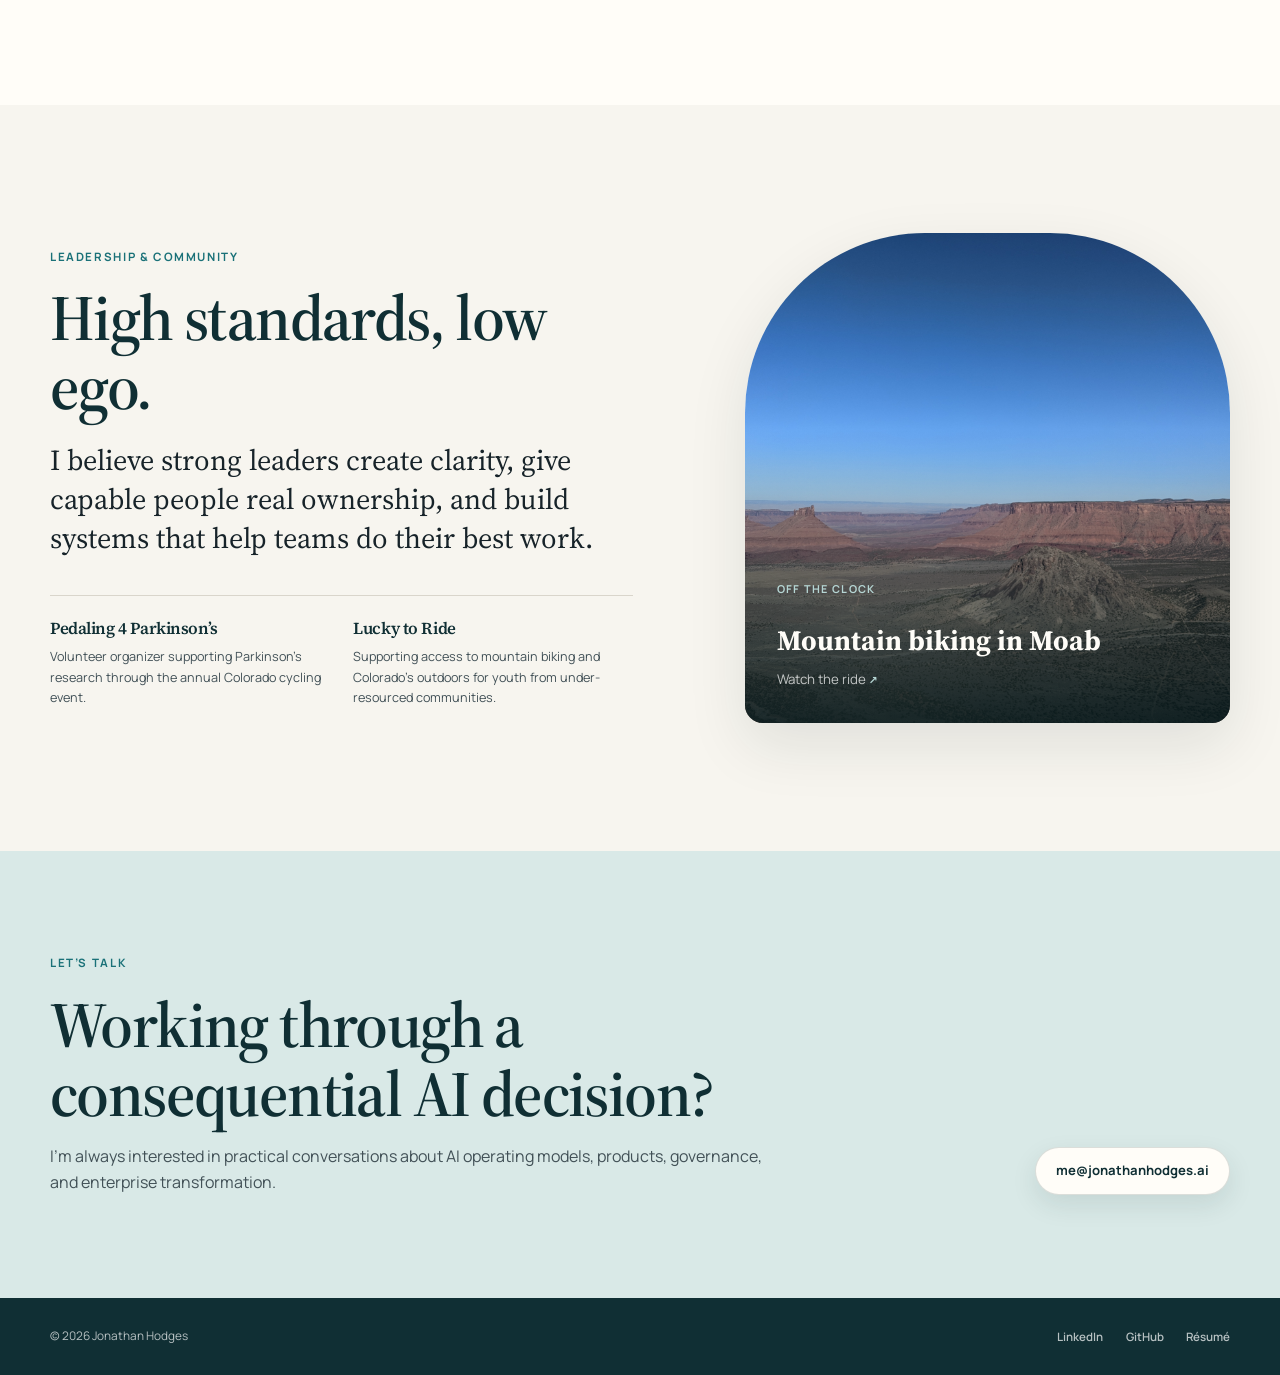
==== commit d7409b2d: "Refresh site around applied AI leadership" ====
--- a/index.html
+++ b/index.html
@@ -3,165 +3,398 @@
 <head>
   <meta charset="UTF-8" />
   <meta name="viewport" content="width=device-width, initial-scale=1.0" />
-  <title>Jonathan Hodges — AI &amp; Analytics Executive</title>
-  <meta name="description" content="Jonathan Hodges — AI &amp; Analytics Executive. High-reward strategies turning data into dollars. 15+ years leading data & AI teams from startups to the Fortune 500." />
-
-  <!-- Open Graph / social -->
+  <title>Jonathan Hodges — Applied AI Executive</title>
+  <meta name="description" content="Jonathan Hodges helps enterprises redesign work for AI, match models to tasks, govern usage, and turn AI investment into measurable operating value." />
+
   <meta property="og:type" content="website" />
-  <meta property="og:title" content="Jonathan Hodges — AI &amp; Analytics Executive" />
-  <meta property="og:description" content="High-Reward Strategies Turning Data into Dollars." />
+  <meta property="og:title" content="Jonathan Hodges — Applied AI Executive" />
+  <meta property="og:description" content="Applied AI that creates operating leverage—not just token volume." />
   <meta property="og:url" content="https://jonathanhodges.ai/" />
-  <meta property="og:image" content="/assets/images/Jonathan-5T3B2568---4x6.jpg" />
+  <meta property="og:image" content="https://jonathanhodges.ai/assets/images/Jonathan-5T3B2568---4x6.jpg" />
   <meta name="twitter:card" content="summary_large_image" />
-
-  <link rel="icon" href="/assets/images/robot-emoji-2048x2044-kay057lt.png" type="image/png" />
+  <meta name="theme-color" content="#102f34" />
+
+  <link rel="icon" href="/assets/favicon.svg" type="image/svg+xml" />
   <link rel="preconnect" href="https://fonts.googleapis.com" />
   <link rel="preconnect" href="https://fonts.gstatic.com" crossorigin />
-  <link href="https://fonts.googleapis.com/css2?family=Petrona:ital,wght@0,400;0,500;0,600;0,700;1,400&family=Inter:wght@400;500;600;700&display=swap" rel="stylesheet" />
-  <link rel="stylesheet" href="/styles.css" />
+  <link href="https://fonts.googleapis.com/css2?family=Manrope:wght@400;500;600;700&amp;family=Source+Serif+4:opsz,wght@8..60,500;8..60,600&amp;display=swap" rel="stylesheet" />
+  <link rel="stylesheet" href="/styles.css?v=20260723-1532" />
 </head>
 <body>
-  <header class="site-nav">
-    <a class="brand" href="#top">Jonathan Hodges</a>
-    <nav>
-      <a href="#highlights">Highlights</a>
-      <a href="#advisory">Advisory</a>
-      <a href="#community">Community</a>
-    </nav>
+  <a class="skip-link" href="#main">Skip to content</a>
+
+  <header class="site-header">
+    <div class="nav-shell">
+      <a class="brand" href="#top" aria-label="Jonathan Hodges, home">
+        <span class="brand-mark">JH</span>
+        <span>Jonathan Hodges</span>
+      </a>
+
+      <button class="nav-toggle" type="button" aria-expanded="false" aria-controls="primary-nav">
+        <span class="sr-only">Toggle navigation</span>
+        <span></span><span></span>
+      </button>
+
+      <nav id="primary-nav" class="primary-nav" aria-label="Primary navigation">
+        <a href="#approach">Approach</a>
+        <a href="#experience">Experience</a>
+        <a href="#work">Work</a>
+        <a href="#insights">Insights</a>
+        <a href="#about">About</a>
+      </nav>
+
+      <a class="nav-contact" href="mailto:me@jonathanhodges.ai">Start a conversation</a>
+    </div>
   </header>
 
-  <main id="top">
-    <!-- HERO -->
-    <section class="hero">
-      <div class="hero-inner">
-        <div class="hero-text reveal">
+  <main id="main">
+    <section id="top" class="hero">
+      <div class="shell hero-grid">
+        <div class="hero-copy">
+          <p class="eyebrow">Applied AI · Enterprise Transformation · Data Products</p>
           <h1>Jonathan Hodges</h1>
-          <p class="hero-subtitle">AI &amp; Analytics Executive</p>
-          <p class="tagline">High-Reward Strategies Turning Data into Dollars</p>
+          <p class="hero-statement">AI should create operating leverage—not just token volume.</p>
+          <p class="hero-summary">
+            I help enterprises redesign work for AI, match each task to the right model, and govern usage so cost, risk, and business outcomes stay aligned.
+          </p>
+          <p class="hero-context">
+            Vice President of Applied AI at DevRev and founder of Dakota Ridge Consulting, with 15+ years building AI and data products from venture-backed companies to the Fortune 500.
+          </p>
           <div class="hero-actions">
-            <a class="btn btn-primary" href="https://drive.google.com/file/d/13k4mVbECuP823Er5xGBe4Bnh6KQuF9sx/view?usp=sharing" target="_blank" rel="noopener">View Resume</a>
-            <a class="btn btn-ghost" href="https://portfolio-authentication-58ea9.web.app/" target="_blank" rel="noopener">View Portfolio</a>
-          </div>
-        </div>
-        <div class="hero-photo reveal">
-          <img src="/assets/images/Jonathan-5T3B2568---4x6.jpg" alt="Portrait of Jonathan Hodges" width="480" height="640" />
-        </div>
-      </div>
-    </section>
-
-    <!-- KEY HIGHLIGHTS -->
-    <section id="highlights" class="section section-dark">
-      <div class="section-inner">
-        <h2 class="section-title reveal">Key Highlights</h2>
-        <ol class="timeline">
-          <li class="timeline-item reveal">
-            <h3>Diverse Industry Experience</h3>
-            <p>15+ years leading data teams across eCommerce, Healthcare, FinTech, EdTech, and Media verticals, building SaaS-based AI and data products and leveraging analytics to optimize internal business processes; developing and delivering on lucrative 0 to 1 data &amp; AI strategies for earlier-stage to Fortune 500 companies, accelerating business objectives and finding efficiencies through automation.</p>
-          </li>
-          <li class="timeline-item reveal">
-            <h3>Deep Understanding of Generative AI</h3>
-            <p>Enjoy working with companies and developing AI strategies and recipes that drive scalable success, helping clients substantially reduce operational expenses by automating human-intensive processes such as customer support, tutoring/coaching, sales outreach, marketing, software development, self-service analytics and more through AI autonomous agents and RAG-based chatbots.</p>
-          </li>
-          <li class="timeline-item reveal">
-            <h3>True Servant Leader</h3>
-            <p>Mentor who inspires confidence in employees by empowering them to do their jobs and respecting them for their accomplishments, getting the most out of smaller to larger 100+ size teams of data professionals (data scientists, ML and data engineers, architects, analysts), bringing value to organizations through AI and data monetization strategies and execution.</p>
-          </li>
-        </ol>
-      </div>
-    </section>
-
-    <!-- ADVISORY -->
-    <section id="advisory" class="section">
-      <div class="section-inner">
-        <h2 class="section-title reveal">Recent Advisory Roles &amp; Collaborations</h2>
-        <div class="advisory-grid">
-          <a class="advisory-card reveal" href="https://www.vationventures.com/councils/the-innovation-advisory-council" target="_blank" rel="noopener">
-            <img src="/assets/images/60f9ea0e0068bef74444ca36_vationventures_iac_meta.jpg" alt="Vation Ventures Innovation Advisory Council" loading="lazy" />
-            <div class="advisory-body">
-              <h3>Vation Ventures — Innovation Advisory Council</h3>
-              <p>A global network of executives who meet quarterly to share insights and build partnerships focused on advising early-stage companies.</p>
-            </div>
-          </a>
-          <a class="advisory-card reveal" href="https://workforge.com/about/" target="_blank" rel="noopener">
-            <img src="/assets/images/workforge_default.jpg" alt="Workforge" loading="lazy" />
-            <div class="advisory-body">
-              <h3>Workforge — Advisory Board</h3>
-              <p>Provide data, analytics, and AI expertise and guidance to help accelerate key Workforge business objectives.</p>
-            </div>
-          </a>
-          <a class="advisory-card reveal" href="https://www.linkedin.com/posts/gamielgran_ai-leadership-innovation-activity-7290444253531451394-tvss/" target="_blank" rel="noopener">
-            <div class="advisory-body">
+            <a class="button button-primary" href="#work">Explore selected work</a>
+            <a class="button button-secondary" href="https://drive.google.com/file/d/13k4mVbECuP823Er5xGBe4Bnh6KQuF9sx/view?usp=drive_link" target="_blank" rel="noopener">View résumé <span aria-hidden="true">↗</span></a>
+          </div>
+        </div>
+
+        <div class="portrait-wrap" aria-label="Portrait of Jonathan Hodges">
+          <img src="/assets/images/Jonathan-5T3B2568---4x6.jpg" alt="Jonathan Hodges" width="1200" height="1800" />
+          <div class="portrait-note">
+            <span>Executive strategy</span>
+            <span>Hands-on technical depth</span>
+          </div>
+        </div>
+      </div>
+
+      <div class="shell proof-row" aria-label="Career highlights">
+        <div class="proof-item"><strong>15+</strong><span>years leading data &amp; AI</span></div>
+        <div class="proof-item"><strong>100+</strong><span>global organization scaled</span></div>
+        <div class="proof-item"><strong>$27M</strong><span>annual budget ownership</span></div>
+        <div class="proof-item"><strong>~80M</strong><span>users reached by AI products</span></div>
+      </div>
+    </section>
+
+    <section id="approach" class="section section-paper">
+      <div class="shell approach-grid">
+        <div class="section-intro sticky-intro reveal">
+          <p class="section-kicker">Applied AI operating system</p>
+          <h2>From experimentation to accountable execution.</h2>
+          <p>
+            The goal is not to maximize model use. It is to redesign the right work, use only the intelligence each task needs, and measure whether the result is worth the spend.
+          </p>
+        </div>
+
+        <div class="approach-list">
+          <article class="approach-item reveal">
+            <span class="approach-number">01</span>
+            <div>
+              <h3>Map the work before adding AI</h3>
+              <p>Decompose the process, identify decision points and constraints, and distinguish where agents, automation, or human judgment create the most value.</p>
+            </div>
+          </article>
+          <article class="approach-item reveal">
+            <span class="approach-number">02</span>
+            <div>
+              <h3>Route the task—not every task—to the best model</h3>
+              <p>Balance accuracy, latency, context, privacy, and cost across frontier, specialized, and open-source models instead of defaulting to the largest option.</p>
+            </div>
+          </article>
+          <article class="approach-item reveal">
+            <span class="approach-number">03</span>
+            <div>
+              <h3>Govern consumption against business value</h3>
+              <p>Classify approved use cases, set model and budget policies, observe token consumption, and evaluate quality and cost per successful outcome.</p>
+            </div>
+          </article>
+          <article class="approach-item reveal">
+            <span class="approach-number">04</span>
+            <div>
+              <h3>Build the operating model that makes adoption stick</h3>
+              <p>Connect strategy, platform engineering, data rights, security, delivery, and change management so successful pilots can become durable production systems.</p>
+            </div>
+          </article>
+        </div>
+      </div>
+    </section>
+
+    <section class="section capabilities-section">
+      <div class="shell">
+        <div class="section-heading reveal">
+          <p class="section-kicker">What I bring</p>
+          <h2>Executive range with engineering fluency.</h2>
+        </div>
+        <div class="capability-grid">
+          <article class="capability reveal">
+            <p class="capability-label">Strategy &amp; governance</p>
+            <h3>Responsible AI that can withstand enterprise scrutiny.</h3>
+            <p>AI strategy, operating models, model evaluation, cost governance, privacy, security, data rights, and Zero Trust architecture.</p>
+          </article>
+          <article class="capability reveal">
+            <p class="capability-label">Products &amp; agents</p>
+            <h3>AI embedded in the work—not bolted on beside it.</h3>
+            <p>Agentic workflows, RAG, multimodal products, computer use, human approval gates, LLMOps, and production platform integration.</p>
+          </article>
+          <article class="capability reveal">
+            <p class="capability-label">Leadership &amp; value</p>
+            <h3>Teams, platforms, and products built around measurable outcomes.</h3>
+            <p>Organization design, C-suite partnership, data monetization, 0-to-1 product strategy, and global team scaling.</p>
+          </article>
+        </div>
+      </div>
+    </section>
+
+    <section id="experience" class="section experience-section">
+      <div class="shell">
+        <div class="section-heading heading-row reveal">
+          <div>
+            <p class="section-kicker">Selected leadership</p>
+            <h2>A track record of turning data and AI into enterprise value.</h2>
+          </div>
+          <a class="text-link" href="https://drive.google.com/file/d/13k4mVbECuP823Er5xGBe4Bnh6KQuF9sx/view?usp=drive_link" target="_blank" rel="noopener">Full résumé <span aria-hidden="true">↗</span></a>
+        </div>
+
+        <div class="role-list">
+          <article class="role reveal">
+            <div class="role-meta">
+              <span>2025—Present</span>
+              <span>DevRev</span>
+            </div>
+            <div class="role-body">
+              <h3>Vice President, Applied AI</h3>
+              <p>Lead a 37-person organization spanning AI strategy and governance, engineering pods, and delivery. Direct model routing, usage classification, developer workflows, agents, and enterprise integrations.</p>
+            </div>
+          </article>
+          <article class="role reveal">
+            <div class="role-meta">
+              <span>2023—2025</span>
+              <span>Dakota Ridge Consulting</span>
+            </div>
+            <div class="role-body">
+              <h3>Founder &amp; Principal AI Consultant</h3>
+              <p>Helped startups and Fortune 500 companies move from AI opportunity to safe production adoption, including embedded executive roles at Bolt, Userpilot, WorkForge, and Atypical AI.</p>
+            </div>
+          </article>
+          <article class="role reveal">
+            <div class="role-meta">
+              <span>2021—2023</span>
+              <span>Global Healthcare Exchange</span>
+            </div>
+            <div class="role-body">
+              <h3>Vice President, AI &amp; Enterprise Analytics</h3>
+              <p>Shifted the business from aggregated data toward customer-facing AI products, digital twins, and AI-ready healthcare datasets during 22% top-line growth.</p>
+            </div>
+          </article>
+          <article class="role reveal">
+            <div class="role-meta">
+              <span>2015—2021</span>
+              <span>Workiva · Ascend Learning</span>
+            </div>
+            <div class="role-body">
+              <h3>Enterprise data strategy, governance, and monetization</h3>
+              <p>Owned enterprise data strategies and annual budgets up to $27M, scaled a global organization from 4 to 100+, and helped data products contribute nearly $20M in annual sales.</p>
+            </div>
+          </article>
+        </div>
+
+        <div class="enterprise-band reveal">
+          <p>Selected enterprise work includes</p>
+          <div class="enterprise-names" aria-label="Selected enterprise organizations">
+            <span>Camping World</span><span>S&amp;P Global</span><span>Penumbra</span><span>MongoDB</span><span>John Deere</span><span>Mars</span><span>Starbucks</span><span>NVA</span>
+          </div>
+        </div>
+      </div>
+    </section>
+
+    <section id="work" class="section work-section">
+      <div class="shell">
+        <div class="section-heading reveal">
+          <p class="section-kicker">Selected work</p>
+          <h2>Proof through systems, not just slides.</h2>
+          <p>Hands-on builds that explore how agents, data, controls, and human decisions fit together in production-minded workflows.</p>
+        </div>
+
+        <article class="featured-work reveal">
+          <div class="work-copy">
+            <div class="work-label-row">
+              <span class="work-label">Flagship private build</span>
+              <span class="work-status">Active development</span>
+            </div>
+            <h3>Executive Opportunity Intelligence System</h3>
+            <p class="work-lead">
+              An evidence-first, multi-agent system that correlates public regulatory and hiring signals to prioritize potential executive opportunities.
+            </p>
+            <p>
+              The system collects SEC 8-K leadership changes, Form D capital events, and public ATS hiring patterns; normalizes them into a common evidence model; and produces explainable scores, fit analysis, and cross-run reporting. Human approval remains the boundary for outreach.
+            </p>
+            <div class="work-tags" aria-label="Technologies used">
+              <span>Google ADK</span><span>Gemini</span><span>LangGraph</span><span>A2A</span><span>EDGAR</span><span>Python</span><span>Postgres</span>
+            </div>
+          </div>
+          <div class="system-map" aria-label="Job-finder system flow">
+            <div class="map-node map-source"><span>01</span><strong>Collect</strong><small>SEC · ATS</small></div>
+            <div class="map-line" aria-hidden="true"></div>
+            <div class="map-node"><span>02</span><strong>Normalize</strong><small>Evidence model</small></div>
+            <div class="map-line" aria-hidden="true"></div>
+            <div class="map-node"><span>03</span><strong>Correlate</strong><small>Company · time</small></div>
+            <div class="map-line" aria-hidden="true"></div>
+            <div class="map-node map-result"><span>04</span><strong>Prioritize</strong><small>Score · fit · why now</small></div>
+          </div>
+        </article>
+
+        <div class="project-grid">
+          <a class="project reveal" href="https://github.com/hodgesz/claude-telegram" target="_blank" rel="noopener">
+            <span class="project-type">Agent operations</span>
+            <h3>Claude Telegram</h3>
+            <p>Remote agent sessions with human approvals, scheduling, session continuity, model selection, and cost visibility.</p>
+            <span class="project-link">View repository <span aria-hidden="true">↗</span></span>
+          </a>
+          <a class="project reveal" href="https://github.com/hodgesz/fitness-metrics" target="_blank" rel="noopener">
+            <span class="project-type">Personal data product</span>
+            <h3>Fitness Metrics</h3>
+            <p>A privacy-conscious WHOOP and Strava analytics pipeline with local transformation, dashboards, and automated sync.</p>
+            <span class="project-link">View repository <span aria-hidden="true">↗</span></span>
+          </a>
+          <a class="project reveal" href="https://github.com/hodgesz/monarch-tools" target="_blank" rel="noopener">
+            <span class="project-type">Workflow automation</span>
+            <h3>Monarch Tools</h3>
+            <p>Local-first financial alerts, anomaly detection, recurring-charge monitoring, and automated reporting.</p>
+            <span class="project-link">View repository <span aria-hidden="true">↗</span></span>
+          </a>
+        </div>
+
+        <div class="next-lab reveal">
+          <p><strong>Next:</strong> an interactive Model-to-Task Economics Lab with transparent assumptions, current pricing data, and clearly separated recommendations, estimates, and measured results.</p>
+        </div>
+      </div>
+    </section>
+
+    <section id="insights" class="section insights-section">
+      <div class="shell">
+        <div class="section-heading reveal">
+          <p class="section-kicker">Advisory &amp; perspective</p>
+          <h2>Helping leaders move beyond the chatbot.</h2>
+        </div>
+        <div class="insight-grid">
+          <a class="insight insight-featured reveal" href="https://www.linkedin.com/posts/gamielgran_ai-leadership-innovation-activity-7290444253531451394-tvss/" target="_blank" rel="noopener">
+            <img src="/assets/images/1738177359601.jpg" alt="Beyond Chatbots: Building AI into Your Core Products" loading="lazy" width="618" height="800" />
+            <div>
+              <span>Mayfield · Enterprise AI in 2025</span>
               <h3>Beyond Chatbots: Building AI into Your Core Products</h3>
-              <p>Sat down with the Chief Commercial Officer at Mayfield to share Bolt's perspective on developing generative AI products and features.</p>
-            </div>
-          </a>
-          <a class="advisory-card reveal" href="https://www.linkedin.com/pulse/ai-jobs-among-fastest-growing-even-many-people-fear-technology-gg4de/" target="_blank" rel="noopener">
-            <div class="advisory-body">
-              <h3>AI jobs are among the fastest-growing, even as many people fear the technology</h3>
-              <p>Sat down with Tanya Dua of LinkedIn News to share my thoughts on the rise of VP and Head of AI roles.</p>
-            </div>
-          </a>
-        </div>
-      </div>
-    </section>
-
-    <!-- MOAB -->
-    <section id="moab" class="section section-blue">
-      <div class="section-inner">
-        <h2 class="section-title reveal">Moab!</h2>
-        <div class="video-wrap reveal">
-          <iframe
-            src="https://www.youtube.com/embed/AzwLttNsfeQ"
-            title="Moab mountain biking"
-            frameborder="0"
-            allow="accelerometer; autoplay; clipboard-write; encrypted-media; gyroscope; picture-in-picture"
-            allowfullscreen></iframe>
-        </div>
-      </div>
-    </section>
-
-    <!-- COMMUNITY -->
-    <section id="community" class="section">
-      <div class="section-inner">
-        <h2 class="section-title reveal">Giving Back to the Community</h2>
-        <div class="cards cards-2">
-          <a class="card reveal" href="https://www.michaeljfox.org/" target="_blank" rel="noopener">
-            <h3>Michael J. Fox Foundation</h3>
-            <p>Volunteer organizer for Parkinson's research, helping organize the yearly "Pedaling 4 Parkinson's" bike ride in Lone Tree, Colorado.</p>
-          </a>
-          <a class="card reveal" href="https://luckybikes.org/" target="_blank" rel="noopener">
-            <h3>Lucky to Ride</h3>
-            <p>Volunteer for a nonprofit dedicated to giving youth from under-resourced communities the opportunity to experience Colorado's natural beauty through mountain biking.</p>
-          </a>
-        </div>
+              <p>A practitioner perspective on integrating AI into differentiated products while treating security, infrastructure, and cross-functional execution as first-class work.</p>
+            </div>
+          </a>
+          <a class="insight reveal" href="https://www.vationventures.com/councils/the-innovation-advisory-council" target="_blank" rel="noopener">
+            <span>Advisory</span>
+            <h3>Vation Ventures Innovation Advisory Council</h3>
+            <p>Collaborating with technology executives and advising emerging enterprise companies.</p>
+          </a>
+          <a class="insight reveal" href="https://www.linkedin.com/pulse/ai-jobs-among-fastest-growing-even-many-people-fear-technology-gg4de/" target="_blank" rel="noopener">
+            <span>LinkedIn News</span>
+            <h3>The rise of VP and Head of AI roles</h3>
+            <p>Perspectives on how AI leadership roles are evolving as companies move from experimentation to operating responsibility.</p>
+          </a>
+        </div>
+      </div>
+    </section>
+
+    <section id="about" class="section about-section">
+      <div class="shell about-grid">
+        <div class="about-copy reveal">
+          <p class="section-kicker">Leadership &amp; community</p>
+          <h2>High standards, low ego.</h2>
+          <p class="about-lead">
+            I believe strong leaders create clarity, give capable people real ownership, and build systems that help teams do their best work.
+          </p>
+          <div class="community-list">
+            <div>
+              <h3>Pedaling 4 Parkinson’s</h3>
+              <p>Volunteer organizer supporting Parkinson’s research through the annual Colorado cycling event.</p>
+            </div>
+            <div>
+              <h3>Lucky to Ride</h3>
+              <p>Supporting access to mountain biking and Colorado’s outdoors for youth from under-resourced communities.</p>
+            </div>
+          </div>
+        </div>
+        <a class="ride-card reveal" href="https://www.youtube.com/watch?v=AzwLttNsfeQ" target="_blank" rel="noopener" aria-label="Watch Jonathan mountain biking in Moab on YouTube">
+          <img src="/assets/images/porcupine_rim.jpg" alt="Porcupine Rim trail in Moab, Utah" loading="lazy" width="4032" height="3024" />
+          <div>
+            <span>Off the clock</span>
+            <strong>Mountain biking in Moab</strong>
+            <small>Watch the ride <span aria-hidden="true">↗</span></small>
+          </div>
+        </a>
+      </div>
+    </section>
+
+    <section class="contact-section">
+      <div class="shell contact-inner reveal">
+        <div>
+          <p class="section-kicker">Let’s talk</p>
+          <h2>Working through a consequential AI decision?</h2>
+          <p>I’m always interested in practical conversations about AI operating models, products, governance, and enterprise transformation.</p>
+        </div>
+        <a class="button button-light" href="mailto:me@jonathanhodges.ai">me@jonathanhodges.ai</a>
       </div>
     </section>
   </main>
 
   <footer class="site-footer">
-    <p>© <span id="year">2026</span> Jonathan Hodges</p>
+    <div class="shell footer-inner">
+      <p>© <span id="year">2026</span> Jonathan Hodges</p>
+      <div>
+        <a href="https://www.linkedin.com/in/jonathanhodges" target="_blank" rel="noopener">LinkedIn</a>
+        <a href="https://github.com/hodgesz" target="_blank" rel="noopener">GitHub</a>
+        <a href="https://drive.google.com/file/d/13k4mVbECuP823Er5xGBe4Bnh6KQuF9sx/view?usp=drive_link" target="_blank" rel="noopener">Résumé</a>
+      </div>
+    </div>
   </footer>
 
   <script>
     document.getElementById('year').textContent = new Date().getFullYear();
 
-    // Scroll-triggered entrance animations (lightweight, no framer-motion)
     (function () {
-      var els = document.querySelectorAll('.reveal');
-      if (!('IntersectionObserver' in window) ||
-          window.matchMedia('(prefers-reduced-motion: reduce)').matches) {
-        els.forEach(function (el) { el.classList.add('is-visible'); });
+      var toggle = document.querySelector('.nav-toggle');
+      var nav = document.getElementById('primary-nav');
+
+      toggle.addEventListener('click', function () {
+        var open = toggle.getAttribute('aria-expanded') === 'true';
+        toggle.setAttribute('aria-expanded', String(!open));
+        nav.classList.toggle('is-open', !open);
+      });
+
+      nav.addEventListener('click', function (event) {
+        if (event.target.tagName === 'A') {
+          toggle.setAttribute('aria-expanded', 'false');
+          nav.classList.remove('is-open');
+        }
+      });
+
+      var items = document.querySelectorAll('.reveal');
+      if (!('IntersectionObserver' in window) || window.matchMedia('(prefers-reduced-motion: reduce)').matches) {
+        items.forEach(function (item) { item.classList.add('is-visible'); });
         return;
       }
-      var io = new IntersectionObserver(function (entries) {
+
+      var observer = new IntersectionObserver(function (entries) {
         entries.forEach(function (entry) {
           if (entry.isIntersecting) {
             entry.target.classList.add('is-visible');
-            io.unobserve(entry.target);
+            observer.unobserve(entry.target);
           }
         });
-      }, { threshold: 0.12, rootMargin: '0px 0px -8% 0px' });
-      els.forEach(function (el) { io.observe(el); });
+      }, { threshold: 0.08, rootMargin: '0px 0px -5% 0px' });
+
+      items.forEach(function (item) { observer.observe(item); });
     })();
   </script>
 </body>
--- a/styles.css
+++ b/styles.css
@@ -1,242 +1,1151 @@
 :root {
-  --accent: #007ebd;
-  --accent-dark: #00334d;
-  --navy: #00334d;
-  --bg: #f2f2f2;
-  --bg-white: #ffffff;
-  --bg-muted: #cceeff;
-  --text: #272525;
-  --text-muted: #55524f;
-  --text-on-dark: #ffffff;
-  --text-on-dark-muted: #b2d4e5;
-  --border: #e2e2e2;
-  --maxw: 1080px;
-  --radius: 5px;
-  --reveal-ease: cubic-bezier(0.16, 1, 0.3, 1);
-}
-
-* { box-sizing: border-box; }
-
-html { scroll-behavior: smooth; }
+  --ink: #172329;
+  --ink-soft: #425157;
+  --forest: #102f34;
+  --forest-mid: #1d4d52;
+  --teal: #1a7178;
+  --teal-light: #d9e9e7;
+  --paper: #f7f5ef;
+  --paper-deep: #efebe2;
+  --white: #fffdf8;
+  --line: #d9d5cb;
+  --line-dark: rgba(255, 255, 255, 0.18);
+  --serif: "Source Serif 4", Georgia, serif;
+  --sans: "Manrope", system-ui, -apple-system, "Segoe UI", sans-serif;
+  --shell: 1180px;
+  --radius: 18px;
+  --shadow: 0 22px 60px rgba(23, 35, 41, 0.10);
+  --ease: cubic-bezier(0.16, 1, 0.3, 1);
+}
+
+*, *::before, *::after { box-sizing: border-box; }
+
+html {
+  scroll-behavior: smooth;
+  scroll-padding-top: 84px;
+}
 
 body {
   margin: 0;
-  font-family: "Inter", system-ui, -apple-system, "Segoe UI", sans-serif;
-  background: var(--bg-white);
-  color: var(--text);
+  background: var(--paper);
+  color: var(--ink);
+  font-family: var(--sans);
+  font-size: 16px;
   line-height: 1.65;
   -webkit-font-smoothing: antialiased;
-}
+  text-rendering: optimizeLegibility;
+}
+
+img { max-width: 100%; }
+
+a {
+  color: inherit;
+  text-decoration: none;
+}
+
+h1, h2, h3, p { margin-top: 0; }
 
 h1, h2, h3 {
-  font-family: "Petrona", Georgia, serif;
-  font-weight: 700;
-  line-height: 1.25;
-  margin: 0;
-}
-
-a { color: inherit; text-decoration: none; }
-
-/* NAV */
-.site-nav {
+  font-family: var(--serif);
+  font-weight: 600;
+  line-height: 1.08;
+  letter-spacing: -0.025em;
+}
+
+.shell {
+  width: min(var(--shell), calc(100% - 48px));
+  margin-inline: auto;
+}
+
+.sr-only {
+  position: absolute;
+  width: 1px;
+  height: 1px;
+  padding: 0;
+  margin: -1px;
+  overflow: hidden;
+  clip: rect(0, 0, 0, 0);
+  white-space: nowrap;
+  border: 0;
+}
+
+.skip-link {
+  position: fixed;
+  left: 1rem;
+  top: -5rem;
+  z-index: 1000;
+  padding: 0.7rem 1rem;
+  background: var(--white);
+  color: var(--forest);
+  border-radius: 0 0 8px 8px;
+}
+
+.skip-link:focus { top: 0; }
+
+/* Navigation */
+.site-header {
   position: sticky;
   top: 0;
-  z-index: 10;
-  display: flex;
+  z-index: 100;
+  background: rgba(247, 245, 239, 0.92);
+  border-bottom: 1px solid rgba(23, 35, 41, 0.11);
+  backdrop-filter: blur(18px);
+}
+
+.nav-shell {
+  width: min(1240px, calc(100% - 40px));
+  min-height: 74px;
+  margin-inline: auto;
+  display: grid;
+  grid-template-columns: auto 1fr auto;
   align-items: center;
-  justify-content: space-between;
-  padding: 1rem clamp(1.25rem, 5vw, 3rem);
-  background: rgba(255, 255, 255, 0.85);
-  backdrop-filter: blur(10px);
-  border-bottom: 1px solid var(--border);
-}
-.brand { font-family: "Petrona", serif; font-weight: 600; font-size: 1.2rem; color: var(--text); }
-.site-nav nav { display: flex; gap: 1.75rem; }
-.site-nav nav a { color: var(--text-muted); font-size: 0.95rem; transition: color 0.2s; }
-.site-nav nav a:hover { color: var(--accent); }
-
-/* HERO */
-.hero {
-  background: var(--bg);
-}
-.hero-inner {
-  max-width: var(--maxw);
-  margin: 0 auto;
-  padding: clamp(3rem, 8vw, 6rem) clamp(1.25rem, 5vw, 3rem);
-  display: grid;
-  grid-template-columns: 1.15fr 0.85fr;
-  gap: clamp(2rem, 5vw, 4rem);
+  gap: 2rem;
+}
+
+.brand {
+  display: inline-flex;
   align-items: center;
-}
-.hero h1 { font-size: clamp(2.6rem, 6vw, 4rem); margin-bottom: 0.25rem; }
-.hero-subtitle {
-  font-family: "Petrona", serif;
+  gap: 0.75rem;
+  font-size: 0.94rem;
+  font-weight: 700;
+  letter-spacing: -0.01em;
+}
+
+.brand-mark {
+  width: 34px;
+  height: 34px;
+  display: grid;
+  place-items: center;
+  border-radius: 50%;
+  background: var(--forest);
+  color: var(--white);
+  font-size: 0.68rem;
+  letter-spacing: 0.05em;
+}
+
+.primary-nav {
+  display: flex;
+  justify-content: center;
+  align-items: center;
+  gap: clamp(1.2rem, 2.6vw, 2.15rem);
+}
+
+.primary-nav a {
+  position: relative;
+  color: var(--ink-soft);
+  font-size: 0.82rem;
   font-weight: 600;
-  font-size: clamp(1.5rem, 3.5vw, 2.1rem);
-  line-height: 1.2;
-  margin: 0 0 1.25rem;
-  color: var(--text);
-}
-.tagline { font-size: clamp(1rem, 2vw, 1.15rem); color: var(--text-muted); margin: 0 0 2rem; }
-.hero-actions { display: flex; gap: 1rem; flex-wrap: wrap; }
-.hero-photo img {
-  width: 100%;
-  height: auto;
-  border-radius: var(--radius);
-  object-fit: cover;
-  box-shadow: 0 14px 40px rgba(0, 0, 0, 0.18);
-}
-
-/* BUTTONS */
-.btn {
-  display: inline-block;
-  padding: 0.6rem 1.4rem;
-  border-radius: var(--radius);
-  font-weight: 600;
-  font-size: 0.95rem;
-  transition: transform 0.15s ease, background 0.2s ease, border-color 0.2s ease, color 0.2s ease;
-}
-.btn-primary { background: var(--navy); color: #fff; }
-.btn-primary:hover { background: var(--accent); transform: translateY(-2px); }
-.btn-ghost { border: 1px solid var(--navy); color: var(--navy); }
-.btn-ghost:hover { background: var(--navy); color: #fff; transform: translateY(-2px); }
-
-/* SECTIONS */
-.section { background: var(--bg-white); }
-.section-inner {
-  max-width: var(--maxw);
-  margin: 0 auto;
-  padding: clamp(3rem, 7vw, 5.5rem) clamp(1.25rem, 5vw, 3rem);
-}
-.section-dark { background: var(--navy); color: var(--text-on-dark); }
-.section-dark .section-title { color: var(--text-on-dark); }
-.section-blue { background: var(--accent); color: var(--text-on-dark); }
-.section-blue .section-title { color: var(--text-on-dark); }
-.section-title {
-  font-size: clamp(1.9rem, 4vw, 2.6rem);
-  margin-bottom: 2.5rem;
-  text-align: left;
-}
-
-/* TIMELINE (Key Highlights) */
-.timeline {
-  list-style: none;
-  margin: 0;
-  padding: 0;
-  position: relative;
-}
-.timeline::before {
-  content: "";
-  position: absolute;
-  left: 9px;
-  top: 8px;
-  bottom: 8px;
-  width: 2px;
-  background: rgba(178, 212, 229, 0.35);
-}
-.timeline-item {
-  position: relative;
-  padding-left: 2.75rem;
-  margin-bottom: 2.5rem;
-}
-.timeline-item:last-child { margin-bottom: 0; }
-.timeline-item::before {
+}
+
+.primary-nav a::after {
   content: "";
   position: absolute;
   left: 0;
-  top: 4px;
-  width: 20px;
-  height: 20px;
-  border-radius: 4px;
-  background: var(--accent);
-  box-shadow: 0 0 0 4px rgba(0, 126, 189, 0.25);
-}
-.timeline-item h3 { font-size: 1.4rem; margin-bottom: 0.5rem; color: var(--text-on-dark); }
-.timeline-item p { color: var(--text-on-dark-muted); margin: 0; font-size: 0.98rem; }
-
-/* CARDS */
-.cards { display: grid; grid-template-columns: repeat(3, 1fr); gap: 1.5rem; }
-.cards-2 { grid-template-columns: repeat(2, 1fr); }
-.card {
-  background: var(--bg);
-  border: 1px solid var(--border);
+  right: 100%;
+  bottom: -7px;
+  height: 1px;
+  background: var(--teal);
+  transition: right 0.25s var(--ease);
+}
+
+.primary-nav a:hover::after,
+.primary-nav a:focus-visible::after { right: 0; }
+
+.nav-contact {
+  padding: 0.65rem 1rem;
+  border: 1px solid var(--forest);
+  border-radius: 999px;
+  color: var(--forest);
+  font-size: 0.78rem;
+  font-weight: 700;
+  transition: background 0.2s ease, color 0.2s ease;
+}
+
+.nav-contact:hover,
+.nav-contact:focus-visible {
+  background: var(--forest);
+  color: var(--white);
+}
+
+.nav-toggle { display: none; }
+
+/* Hero */
+.hero {
+  position: relative;
+  overflow: hidden;
+  padding: clamp(4.5rem, 9vw, 8rem) 0 0;
+}
+
+.hero::before {
+  content: "";
+  position: absolute;
+  width: 540px;
+  height: 540px;
+  top: -340px;
+  right: -80px;
+  border: 1px solid rgba(26, 113, 120, 0.18);
+  border-radius: 50%;
+  box-shadow: 0 0 0 70px rgba(26, 113, 120, 0.025), 0 0 0 140px rgba(26, 113, 120, 0.02);
+  pointer-events: none;
+}
+
+.hero-grid {
+  display: grid;
+  grid-template-columns: minmax(0, 1.08fr) minmax(330px, 0.72fr);
+  gap: clamp(3rem, 8vw, 7rem);
+  align-items: center;
+}
+
+.eyebrow,
+.section-kicker {
+  margin-bottom: 1.1rem;
+  color: var(--teal);
+  font-size: 0.72rem;
+  font-weight: 700;
+  letter-spacing: 0.14em;
+  text-transform: uppercase;
+}
+
+.hero h1 {
+  margin-bottom: 1.1rem;
+  font-size: clamp(3.4rem, 7.3vw, 6.7rem);
+  color: var(--forest);
+}
+
+.hero-statement {
+  max-width: 760px;
+  margin-bottom: 1.5rem;
+  font-family: var(--serif);
+  font-size: clamp(1.75rem, 3.4vw, 3rem);
+  line-height: 1.1;
+  letter-spacing: -0.025em;
+  color: var(--ink);
+}
+
+.hero-summary {
+  max-width: 690px;
+  margin-bottom: 1rem;
+  font-size: clamp(1.06rem, 1.7vw, 1.28rem);
+  line-height: 1.62;
+  color: var(--ink);
+}
+
+.hero-context {
+  max-width: 660px;
+  margin-bottom: 2rem;
+  color: var(--ink-soft);
+  font-size: 0.95rem;
+}
+
+.hero-actions {
+  display: flex;
+  align-items: center;
+  gap: 0.85rem;
+  flex-wrap: wrap;
+}
+
+.button {
+  display: inline-flex;
+  align-items: center;
+  justify-content: center;
+  min-height: 48px;
+  padding: 0.7rem 1.25rem;
+  border-radius: 999px;
+  font-size: 0.82rem;
+  font-weight: 700;
+  transition: transform 0.2s var(--ease), box-shadow 0.2s ease, background 0.2s ease;
+}
+
+.button:hover,
+.button:focus-visible { transform: translateY(-2px); }
+
+.button-primary {
+  background: var(--forest);
+  color: var(--white);
+  box-shadow: 0 8px 22px rgba(16, 47, 52, 0.18);
+}
+
+.button-primary:hover { box-shadow: 0 12px 30px rgba(16, 47, 52, 0.24); }
+
+.button-secondary {
+  border: 1px solid var(--line);
+  background: rgba(255, 253, 248, 0.6);
+  color: var(--ink);
+}
+
+.button-secondary:hover { background: var(--white); }
+
+.portrait-wrap {
+  position: relative;
+  align-self: stretch;
+  min-height: 610px;
+  padding: 0;
+}
+
+.portrait-wrap img {
+  position: relative;
+  z-index: 2;
+  width: 100%;
+  height: 100%;
+  min-height: 590px;
+  display: block;
+  object-fit: cover;
+  object-position: center 18%;
+  border-radius: 220px 220px 20px 20px;
+  box-shadow: var(--shadow);
+}
+
+.portrait-note {
+  position: absolute;
+  z-index: 3;
+  right: 0;
+  bottom: 0;
+  display: flex;
+  flex-direction: column;
+  gap: 0.15rem;
+  padding: 0.9rem 1.1rem;
+  border-radius: 12px;
+  background: var(--white);
+  border: 1px solid var(--line);
+  box-shadow: 0 12px 32px rgba(23, 35, 41, 0.12);
+  color: var(--forest);
+  font-size: 0.72rem;
+  font-weight: 700;
+  text-transform: uppercase;
+  letter-spacing: 0.06em;
+}
+
+.proof-row {
+  margin-top: clamp(4rem, 7vw, 6rem);
+  display: grid;
+  grid-template-columns: repeat(4, 1fr);
+  border-top: 1px solid var(--line);
+  border-bottom: 1px solid var(--line);
+}
+
+.proof-item {
+  min-height: 132px;
+  padding: 1.7rem clamp(0.8rem, 2.4vw, 2rem);
+  display: flex;
+  flex-direction: column;
+  justify-content: center;
+  border-right: 1px solid var(--line);
+}
+
+.proof-item:first-child { padding-left: 0; }
+.proof-item:last-child { border-right: 0; }
+
+.proof-item strong {
+  font-family: var(--serif);
+  color: var(--teal);
+  font-size: clamp(2rem, 4vw, 3.2rem);
+  font-weight: 600;
+  line-height: 1;
+}
+
+.proof-item span {
+  margin-top: 0.45rem;
+  color: var(--ink-soft);
+  font-size: 0.72rem;
+  font-weight: 600;
+  letter-spacing: 0.04em;
+  text-transform: uppercase;
+}
+
+/* Shared sections */
+.section { padding: clamp(5rem, 10vw, 9rem) 0; }
+.section-paper { background: var(--paper); }
+
+.section-heading {
+  max-width: 760px;
+  margin-bottom: clamp(2.5rem, 5vw, 4rem);
+}
+
+.section-heading h2,
+.section-intro h2,
+.about-copy h2,
+.contact-inner h2 {
+  margin-bottom: 1.25rem;
+  color: var(--forest);
+  font-size: clamp(2.3rem, 5vw, 4.3rem);
+}
+
+.section-heading > p:last-child,
+.section-intro > p:last-child {
+  max-width: 660px;
+  margin-bottom: 0;
+  color: var(--ink-soft);
+  font-size: 1.02rem;
+}
+
+.heading-row {
+  max-width: none;
+  display: flex;
+  align-items: flex-end;
+  justify-content: space-between;
+  gap: 2rem;
+}
+
+.heading-row > div { max-width: 760px; }
+.heading-row h2 { margin-bottom: 0; }
+
+.text-link,
+.project-link {
+  color: var(--teal);
+  font-size: 0.82rem;
+  font-weight: 700;
+  white-space: nowrap;
+}
+
+/* Approach */
+.approach-grid {
+  display: grid;
+  grid-template-columns: minmax(0, 0.78fr) minmax(0, 1.22fr);
+  gap: clamp(3rem, 10vw, 8rem);
+  align-items: start;
+}
+
+.sticky-intro {
+  position: sticky;
+  top: 120px;
+}
+
+.approach-list { border-top: 1px solid var(--line); }
+
+.approach-item {
+  display: grid;
+  grid-template-columns: 52px 1fr;
+  gap: 1rem;
+  padding: 2rem 0;
+  border-bottom: 1px solid var(--line);
+}
+
+.approach-number {
+  padding-top: 0.18rem;
+  color: var(--teal);
+  font-size: 0.72rem;
+  font-weight: 700;
+  letter-spacing: 0.1em;
+}
+
+.approach-item h3 {
+  margin-bottom: 0.65rem;
+  color: var(--ink);
+  font-size: clamp(1.35rem, 2.3vw, 1.8rem);
+}
+
+.approach-item p {
+  max-width: 650px;
+  margin-bottom: 0;
+  color: var(--ink-soft);
+  font-size: 0.94rem;
+}
+
+/* Capabilities */
+.capabilities-section {
+  background: var(--forest);
+  color: var(--white);
+}
+
+.capabilities-section .section-kicker { color: #9ac9c8; }
+.capabilities-section .section-heading h2 { color: var(--white); }
+
+.capability-grid {
+  display: grid;
+  grid-template-columns: repeat(3, 1fr);
+  border-top: 1px solid var(--line-dark);
+  border-bottom: 1px solid var(--line-dark);
+}
+
+.capability {
+  padding: 2.5rem clamp(1.4rem, 3vw, 2.4rem);
+  border-right: 1px solid var(--line-dark);
+}
+
+.capability:first-child { padding-left: 0; }
+.capability:last-child { border-right: 0; }
+
+.capability-label,
+.project-type,
+.insight > span,
+.insight > div > span,
+.ride-card span {
+  margin-bottom: 1.2rem;
+  color: #9ac9c8;
+  font-size: 0.68rem;
+  font-weight: 700;
+  letter-spacing: 0.12em;
+  text-transform: uppercase;
+}
+
+.capability h3 {
+  margin-bottom: 1rem;
+  color: var(--white);
+  font-size: clamp(1.5rem, 2.5vw, 2rem);
+}
+
+.capability > p:last-child {
+  margin-bottom: 0;
+  color: rgba(255, 253, 248, 0.72);
+  font-size: 0.92rem;
+}
+
+/* Experience */
+.experience-section { background: var(--white); }
+
+.role-list { border-top: 1px solid var(--line); }
+
+.role {
+  display: grid;
+  grid-template-columns: minmax(190px, 0.38fr) minmax(0, 1fr);
+  gap: 2.5rem;
+  padding: 2.2rem 0;
+  border-bottom: 1px solid var(--line);
+}
+
+.role-meta {
+  display: flex;
+  flex-direction: column;
+  color: var(--ink-soft);
+  font-size: 0.72rem;
+  font-weight: 700;
+  letter-spacing: 0.07em;
+  text-transform: uppercase;
+}
+
+.role-meta span:last-child {
+  margin-top: 0.35rem;
+  color: var(--teal);
+}
+
+.role-body {
+  display: grid;
+  grid-template-columns: minmax(220px, 0.72fr) minmax(0, 1fr);
+  gap: clamp(1.5rem, 5vw, 4rem);
+  align-items: start;
+}
+
+.role-body h3 {
+  margin-bottom: 0;
+  font-size: clamp(1.45rem, 2.6vw, 2rem);
+}
+
+.role-body p {
+  margin-bottom: 0;
+  color: var(--ink-soft);
+  font-size: 0.94rem;
+}
+
+.enterprise-band {
+  margin-top: 4rem;
+  padding: 1.5rem 0;
+  border-top: 1px solid var(--line);
+  border-bottom: 1px solid var(--line);
+}
+
+.enterprise-band > p {
+  margin-bottom: 1.25rem;
+  color: var(--ink-soft);
+  font-size: 0.68rem;
+  font-weight: 700;
+  letter-spacing: 0.12em;
+  text-transform: uppercase;
+}
+
+.enterprise-names {
+  display: flex;
+  align-items: center;
+  gap: 0;
+  overflow-x: auto;
+  scrollbar-width: none;
+}
+
+.enterprise-names::-webkit-scrollbar { display: none; }
+
+.enterprise-names span {
+  flex: 0 0 auto;
+  padding: 0 1.35rem;
+  border-right: 1px solid var(--line);
+  font-family: var(--serif);
+  font-size: 1.08rem;
+  color: var(--forest);
+}
+
+.enterprise-names span:first-child { padding-left: 0; }
+.enterprise-names span:last-child { border-right: 0; }
+
+/* Work */
+.work-section { background: var(--paper-deep); }
+
+.featured-work {
+  display: grid;
+  grid-template-columns: minmax(0, 1.05fr) minmax(360px, 0.95fr);
+  gap: clamp(3rem, 8vw, 6rem);
+  padding: clamp(2rem, 5vw, 4rem);
   border-radius: var(--radius);
-  padding: 1.75rem;
-  transition: transform 0.2s ease, box-shadow 0.2s ease;
-}
-.card:hover { transform: scale(1.03); box-shadow: 0 12px 30px rgba(0, 0, 0, 0.08); }
-a.card:hover { border-color: var(--accent); }
-a.card:hover h3 { color: var(--accent); }
-.card h3 { font-size: 1.3rem; margin-bottom: 0.6rem; color: var(--navy); transition: color 0.2s ease; }
-.card p { color: var(--text-muted); margin: 0; font-size: 0.95rem; }
-
-/* ADVISORY */
-.advisory-grid { display: grid; grid-template-columns: repeat(2, 1fr); gap: 1.5rem; }
-.advisory-card {
-  background: var(--bg-white);
-  border: 1px solid var(--border);
-  border-radius: var(--radius);
+  background: var(--white);
+  border: 1px solid var(--line);
+  box-shadow: var(--shadow);
+}
+
+.work-label-row {
+  display: flex;
+  gap: 0.8rem;
+  flex-wrap: wrap;
+  margin-bottom: 1.5rem;
+}
+
+.work-label,
+.work-status {
+  display: inline-flex;
+  align-items: center;
+  padding: 0.32rem 0.65rem;
+  border-radius: 999px;
+  font-size: 0.62rem;
+  font-weight: 700;
+  letter-spacing: 0.09em;
+  text-transform: uppercase;
+}
+
+.work-label {
+  background: var(--forest);
+  color: var(--white);
+}
+
+.work-status {
+  background: var(--teal-light);
+  color: var(--forest);
+}
+
+.work-copy h3 {
+  max-width: 640px;
+  margin-bottom: 1.25rem;
+  color: var(--forest);
+  font-size: clamp(2.1rem, 4vw, 3.5rem);
+}
+
+.work-lead {
+  color: var(--ink);
+  font-size: 1.05rem;
+}
+
+.work-copy > p:not(.work-lead) {
+  color: var(--ink-soft);
+  font-size: 0.92rem;
+}
+
+.work-tags {
+  display: flex;
+  flex-wrap: wrap;
+  gap: 0.45rem;
+  margin-top: 1.6rem;
+}
+
+.work-tags span {
+  padding: 0.28rem 0.6rem;
+  border: 1px solid var(--line);
+  border-radius: 999px;
+  color: var(--ink-soft);
+  font-size: 0.67rem;
+  font-weight: 700;
+}
+
+.system-map {
+  align-self: center;
+  padding: 2rem;
+  border-radius: 14px;
+  background: var(--forest);
+}
+
+.map-node {
+  min-height: 70px;
+  padding: 0.9rem 1rem;
+  display: grid;
+  grid-template-columns: 34px 1fr auto;
+  gap: 0.6rem;
+  align-items: center;
+  border: 1px solid rgba(255, 255, 255, 0.16);
+  border-radius: 10px;
+  color: var(--white);
+}
+
+.map-node span {
+  color: #9ac9c8;
+  font-size: 0.66rem;
+  font-weight: 700;
+}
+
+.map-node strong {
+  font-family: var(--serif);
+  font-size: 1.05rem;
+}
+
+.map-node small {
+  color: rgba(255, 255, 255, 0.6);
+  font-size: 0.68rem;
+}
+
+.map-source { border-color: rgba(154, 201, 200, 0.55); }
+.map-result { background: var(--teal-light); color: var(--forest); }
+.map-result small { color: var(--forest-mid); }
+
+.map-line {
+  width: 1px;
+  height: 18px;
+  margin-left: 27px;
+  background: rgba(255, 255, 255, 0.28);
+}
+
+.project-grid {
+  display: grid;
+  grid-template-columns: repeat(3, 1fr);
+  margin-top: 2rem;
+  border-top: 1px solid var(--line);
+  border-bottom: 1px solid var(--line);
+}
+
+.project {
+  min-height: 295px;
+  padding: 2.1rem;
+  display: flex;
+  flex-direction: column;
+  border-right: 1px solid var(--line);
+  transition: background 0.2s ease;
+}
+
+.project:first-child { padding-left: 0; }
+.project:last-child { border-right: 0; }
+.project:hover { background: rgba(255, 253, 248, 0.55); }
+
+.project-type { color: var(--teal); }
+
+.project h3 {
+  margin-bottom: 0.9rem;
+  color: var(--forest);
+  font-size: 1.7rem;
+}
+
+.project p {
+  margin-bottom: 1.6rem;
+  color: var(--ink-soft);
+  font-size: 0.88rem;
+}
+
+.project-link { margin-top: auto; }
+
+.next-lab {
+  margin-top: 2rem;
+  padding-left: 1rem;
+  border-left: 3px solid var(--teal);
+}
+
+.next-lab p {
+  margin-bottom: 0;
+  color: var(--ink-soft);
+  font-size: 0.84rem;
+}
+
+/* Insights */
+.insights-section { background: var(--white); }
+
+.insight-grid {
+  display: grid;
+  grid-template-columns: 1.5fr 0.75fr 0.75fr;
+  gap: 1.25rem;
+}
+
+.insight {
+  min-height: 290px;
+  padding: 2rem;
+  display: flex;
+  flex-direction: column;
+  justify-content: flex-end;
+  border: 1px solid var(--line);
+  border-radius: 14px;
+  background: var(--paper);
+  transition: transform 0.25s var(--ease), box-shadow 0.25s ease;
+}
+
+.insight:hover {
+  transform: translateY(-4px);
+  box-shadow: 0 16px 34px rgba(23, 35, 41, 0.09);
+}
+
+.insight > span,
+.insight > div > span { color: var(--teal); }
+
+.insight h3 {
+  margin-bottom: 0.8rem;
+  color: var(--forest);
+  font-size: clamp(1.35rem, 2.5vw, 2rem);
+}
+
+.insight p {
+  margin-bottom: 0;
+  color: var(--ink-soft);
+  font-size: 0.86rem;
+}
+
+.insight-featured {
+  padding: 0;
+  display: grid;
+  grid-template-columns: 0.62fr 1fr;
   overflow: hidden;
+  background: var(--forest);
+}
+
+.insight-featured img {
+  width: 100%;
+  height: 100%;
+  min-height: 370px;
+  object-fit: cover;
+  object-position: center top;
+}
+
+.insight-featured > div {
+  align-self: end;
+  padding: 2rem;
+}
+
+.insight-featured h3 { color: var(--white); }
+.insight-featured p { color: rgba(255, 255, 255, 0.72); }
+
+/* About */
+.about-section { background: var(--paper); }
+
+.about-grid {
+  display: grid;
+  grid-template-columns: minmax(0, 0.9fr) minmax(360px, 0.75fr);
+  gap: clamp(3rem, 9vw, 7rem);
+  align-items: center;
+}
+
+.about-lead {
+  max-width: 660px;
+  margin-bottom: 2.3rem;
+  color: var(--ink);
+  font-family: var(--serif);
+  font-size: clamp(1.25rem, 2.4vw, 1.8rem);
+  line-height: 1.35;
+}
+
+.community-list {
+  display: grid;
+  grid-template-columns: repeat(2, 1fr);
+  gap: 1.5rem;
+  border-top: 1px solid var(--line);
+  padding-top: 1.5rem;
+}
+
+.community-list h3 {
+  margin-bottom: 0.55rem;
+  color: var(--forest);
+  font-size: 1.05rem;
+}
+
+.community-list p {
+  margin-bottom: 0;
+  color: var(--ink-soft);
+  font-size: 0.79rem;
+}
+
+.ride-card {
+  position: relative;
+  min-height: 490px;
+  overflow: hidden;
+  border-radius: 180px 180px 18px 18px;
+  box-shadow: var(--shadow);
+}
+
+.ride-card::after {
+  content: "";
+  position: absolute;
+  inset: 0;
+  background: linear-gradient(to top, rgba(9, 27, 30, 0.9), transparent 60%);
+}
+
+.ride-card img {
+  width: 100%;
+  height: 100%;
+  min-height: 490px;
+  display: block;
+  object-fit: cover;
+}
+
+.ride-card > div {
+  position: absolute;
+  z-index: 2;
+  left: 2rem;
+  right: 2rem;
+  bottom: 2rem;
   display: flex;
   flex-direction: column;
-  transition: transform 0.2s ease, box-shadow 0.2s ease, border-color 0.2s ease;
-}
-.advisory-card:hover { transform: scale(1.03); box-shadow: 0 12px 30px rgba(0, 0, 0, 0.1); border-color: var(--accent); }
-.advisory-card img { width: 100%; height: 180px; object-fit: cover; }
-.advisory-body { padding: 1.5rem; }
-.advisory-body h3 { font-size: 1.2rem; margin-bottom: 0.6rem; color: var(--accent); }
-.advisory-body p { color: var(--text-muted); margin: 0; font-size: 0.92rem; }
-
-/* VIDEO */
-.video-wrap {
-  position: relative;
-  max-width: 860px;
-  margin: 0 auto;
-  aspect-ratio: 16 / 9;
-  border-radius: var(--radius);
-  overflow: hidden;
-  box-shadow: 0 20px 50px rgba(0, 0, 0, 0.35);
-}
-.video-wrap iframe { position: absolute; inset: 0; width: 100%; height: 100%; border: 0; }
-
-/* FOOTER */
+  color: var(--white);
+}
+
+.ride-card span { color: #b6d6d4; }
+.ride-card strong { font-family: var(--serif); font-size: 1.75rem; }
+.ride-card small { margin-top: 0.35rem; color: rgba(255,255,255,0.72); }
+
+/* Contact and footer */
+.contact-section {
+  padding: clamp(4rem, 8vw, 7rem) 0;
+  background: var(--teal-light);
+}
+
+.contact-inner {
+  display: flex;
+  align-items: flex-end;
+  justify-content: space-between;
+  gap: 3rem;
+}
+
+.contact-inner > div { max-width: 720px; }
+.contact-inner h2 { margin-bottom: 0.9rem; }
+.contact-inner p:last-child { margin-bottom: 0; color: var(--ink-soft); }
+
+.button-light {
+  flex: 0 0 auto;
+  background: var(--white);
+  border: 1px solid rgba(16, 47, 52, 0.15);
+  color: var(--forest);
+  box-shadow: 0 10px 26px rgba(16, 47, 52, 0.1);
+}
+
 .site-footer {
-  border-top: 1px solid var(--border);
-  padding: 2rem;
-  text-align: center;
-  color: var(--text-muted);
-  font-size: 0.9rem;
-  background: var(--bg-white);
-}
-
-/* SCROLL REVEAL ANIMATIONS */
+  padding: 1.8rem 0;
+  background: var(--forest);
+  color: rgba(255, 255, 255, 0.7);
+}
+
+.footer-inner {
+  display: flex;
+  justify-content: space-between;
+  align-items: center;
+  gap: 2rem;
+}
+
+.footer-inner p { margin: 0; font-size: 0.74rem; }
+
+.footer-inner > div {
+  display: flex;
+  gap: 1.4rem;
+  font-size: 0.72rem;
+  font-weight: 600;
+}
+
+.footer-inner a:hover { color: var(--white); }
+
+/* Motion and focus */
+:focus-visible {
+  outline: 3px solid #63b8bd;
+  outline-offset: 4px;
+}
+
 .reveal {
   opacity: 0;
-  transform: translateY(28px);
-  transition: opacity 0.55s var(--reveal-ease), transform 0.55s var(--reveal-ease);
-  will-change: opacity, transform;
-}
+  transform: translateY(20px);
+  transition: opacity 0.6s var(--ease), transform 0.6s var(--ease);
+}
+
 .reveal.is-visible {
   opacity: 1;
   transform: none;
 }
-/* Stagger items within a group */
-.timeline-item:nth-child(2) { transition-delay: 0.08s; }
-.timeline-item:nth-child(3) { transition-delay: 0.16s; }
-.advisory-card:nth-child(2) { transition-delay: 0.06s; }
-.advisory-card:nth-child(3) { transition-delay: 0.12s; }
-.advisory-card:nth-child(4) { transition-delay: 0.18s; }
-.cards-2 .card:nth-child(2) { transition-delay: 0.08s; }
+
+.approach-item:nth-child(2),
+.capability:nth-child(2),
+.project:nth-child(2) { transition-delay: 0.06s; }
+
+.approach-item:nth-child(3),
+.capability:nth-child(3),
+.project:nth-child(3) { transition-delay: 0.12s; }
+
+.approach-item:nth-child(4) { transition-delay: 0.18s; }
 
 @media (prefers-reduced-motion: reduce) {
-  .reveal { opacity: 1; transform: none; transition: none; }
-  .btn:hover, .card:hover, .advisory-card:hover { transform: none; }
-}
-
-/* RESPONSIVE */
-@media (max-width: 820px) {
-  .hero-inner { grid-template-columns: 1fr; }
-  .hero-photo { order: -1; max-width: 300px; }
-  .cards, .cards-2, .advisory-grid { grid-template-columns: 1fr; }
-  .site-nav nav { gap: 1rem; font-size: 0.9rem; }
-}
+  html { scroll-behavior: auto; }
+  *, *::before, *::after {
+    animation-duration: 0.01ms !important;
+    animation-iteration-count: 1 !important;
+    transition-duration: 0.01ms !important;
+  }
+  .reveal { opacity: 1; transform: none; }
+}
+
+@media (max-width: 1000px) {
+  .nav-shell {
+    grid-template-columns: auto auto 1fr;
+    gap: 1rem;
+  }
+
+  .nav-toggle {
+    grid-column: 3;
+    justify-self: end;
+    width: 42px;
+    height: 42px;
+    display: flex;
+    flex-direction: column;
+    align-items: center;
+    justify-content: center;
+    gap: 6px;
+    border: 1px solid var(--line);
+    border-radius: 50%;
+    background: transparent;
+  }
+
+  .nav-toggle span:not(.sr-only) {
+    width: 17px;
+    height: 1px;
+    background: var(--ink);
+  }
+
+  .nav-contact {
+    grid-column: 2;
+    grid-row: 1;
+  }
+
+  .primary-nav {
+    position: absolute;
+    left: 0;
+    right: 0;
+    top: 74px;
+    display: none;
+    padding: 1rem 24px 1.5rem;
+    flex-direction: column;
+    align-items: flex-start;
+    gap: 0;
+    background: var(--paper);
+    border-bottom: 1px solid var(--line);
+  }
+
+  .primary-nav.is-open { display: flex; }
+
+  .primary-nav a {
+    width: 100%;
+    padding: 0.8rem 0;
+    border-bottom: 1px solid var(--line);
+  }
+
+  .hero-grid {
+    grid-template-columns: minmax(0, 1fr) minmax(290px, 0.65fr);
+    gap: 3rem;
+  }
+
+  .portrait-wrap { min-height: 510px; }
+  .portrait-wrap img { min-height: 490px; }
+
+  .approach-grid { gap: 4rem; }
+  .capability-grid { grid-template-columns: 1fr; }
+  .capability { padding: 2rem 0; border-right: 0; border-bottom: 1px solid var(--line-dark); }
+  .capability:last-child { border-bottom: 0; }
+
+  .role-body { grid-template-columns: 1fr; gap: 0.8rem; }
+
+  .featured-work {
+    grid-template-columns: 1fr;
+    gap: 2.5rem;
+  }
+
+  .insight-grid { grid-template-columns: 1.2fr 0.8fr; }
+  .insight-featured { grid-column: 1 / -1; }
+}
+
+@media (max-width: 760px) {
+  .shell { width: min(100% - 32px, var(--shell)); }
+  .nav-shell { width: min(100% - 28px, 1240px); }
+  .nav-contact { display: none; }
+  .nav-toggle { grid-column: 3; }
+
+  .hero { padding-top: 3.3rem; }
+  .hero-grid { grid-template-columns: 1fr; }
+  .hero-copy { order: 1; }
+  .portrait-wrap {
+    order: 2;
+    min-height: 0;
+    width: min(100%, 390px);
+    padding: 0;
+  }
+  .portrait-wrap img {
+    min-height: 460px;
+    max-height: 520px;
+  }
+
+  .proof-row {
+    grid-template-columns: repeat(2, 1fr);
+    margin-top: 3rem;
+  }
+  .proof-item { min-height: 112px; border-bottom: 1px solid var(--line); }
+  .proof-item:nth-child(2) { border-right: 0; }
+  .proof-item:nth-child(3), .proof-item:nth-child(4) { border-bottom: 0; }
+  .proof-item:nth-child(3) { padding-left: 0; }
+
+  .approach-grid { grid-template-columns: 1fr; gap: 2rem; }
+  .sticky-intro { position: static; }
+
+  .heading-row { align-items: flex-start; flex-direction: column; }
+
+  .role { grid-template-columns: 1fr; gap: 0.9rem; }
+  .role-meta { flex-direction: row; justify-content: space-between; gap: 1rem; }
+  .role-meta span:last-child { margin-top: 0; text-align: right; }
+
+  .enterprise-names {
+    flex-wrap: wrap;
+    gap: 0.75rem 1.25rem;
+    overflow-x: visible;
+  }
+
+  .enterprise-names span,
+  .enterprise-names span:first-child {
+    padding: 0;
+    border-right: 0;
+  }
+
+  .project-grid { grid-template-columns: 1fr; }
+  .project { min-height: 0; padding: 1.8rem 0; border-right: 0; border-bottom: 1px solid var(--line); }
+  .project:last-child { border-bottom: 0; }
+
+  .insight-grid { grid-template-columns: 1fr; }
+  .insight-featured { grid-template-columns: 0.8fr 1.2fr; }
+
+  .about-grid { grid-template-columns: 1fr; }
+  .ride-card { min-height: 440px; max-width: 430px; }
+  .ride-card img { min-height: 440px; }
+
+  .contact-inner { align-items: flex-start; flex-direction: column; }
+}
+
+@media (max-width: 520px) {
+  .brand > span:last-child { display: none; }
+  .hero h1 { font-size: clamp(3.2rem, 17vw, 4.8rem); }
+  .hero-statement { font-size: 1.72rem; }
+  .hero-actions { align-items: stretch; flex-direction: column; }
+  .button { width: 100%; }
+
+  .portrait-wrap { width: 100%; }
+  .portrait-wrap img { min-height: 410px; }
+  .portrait-note { right: 0; padding: 0.75rem 0.85rem; font-size: 0.6rem; }
+
+  .proof-item { padding: 1.4rem 0.7rem; }
+  .proof-item strong { font-size: 2.25rem; }
+  .proof-item span { font-size: 0.61rem; }
+
+  .approach-item { grid-template-columns: 36px 1fr; }
+
+  .featured-work { padding: 1.25rem; }
+  .system-map { padding: 1rem; }
+  .map-node { grid-template-columns: 28px 1fr; }
+  .map-node small { grid-column: 2; }
+  .map-line { margin-left: 22px; }
+
+  .insight { min-height: 250px; padding: 1.4rem; }
+  .insight-featured { grid-template-columns: 1fr; }
+  .insight-featured img { min-height: 280px; max-height: 360px; }
+  .insight-featured > div { padding: 1.5rem; }
+
+  .community-list { grid-template-columns: 1fr; }
+  .ride-card { min-height: 390px; border-radius: 130px 130px 16px 16px; }
+  .ride-card img { min-height: 390px; }
+
+  .footer-inner { align-items: flex-start; flex-direction: column; gap: 1rem; }
+}
